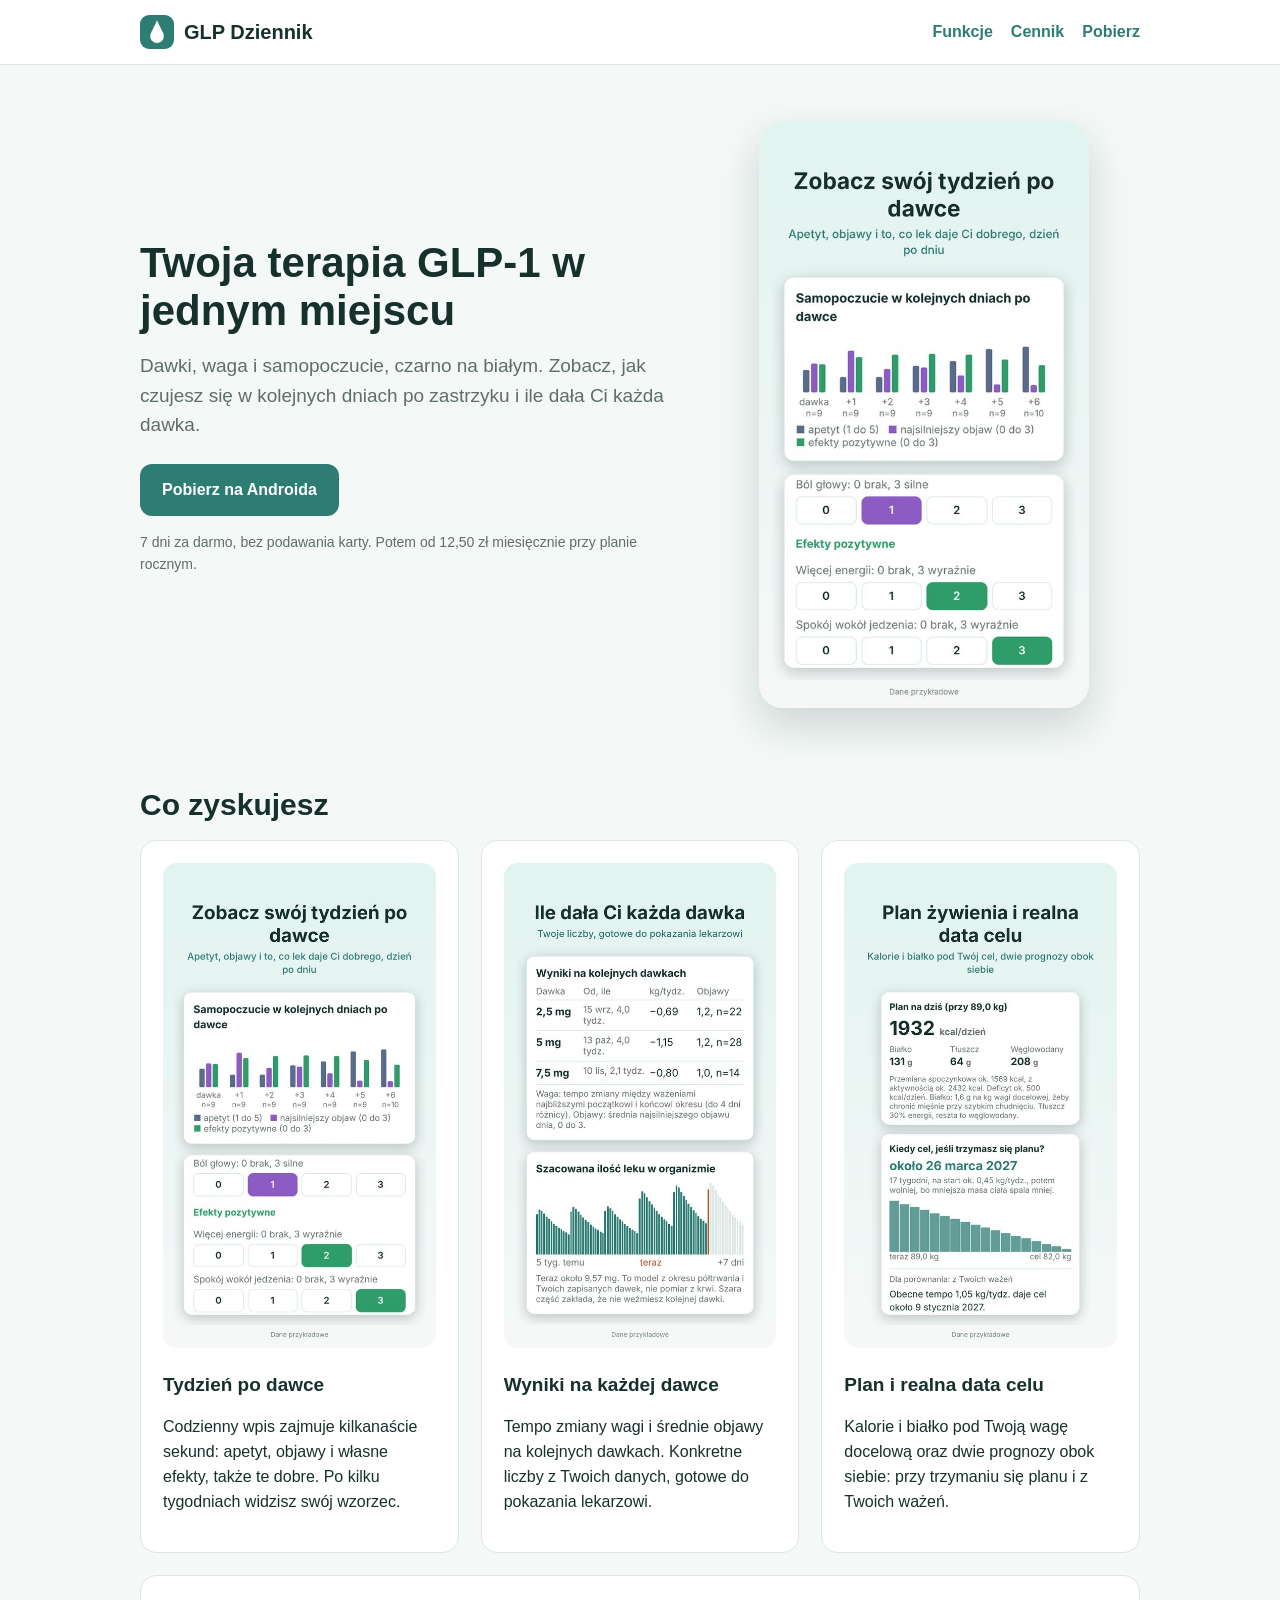
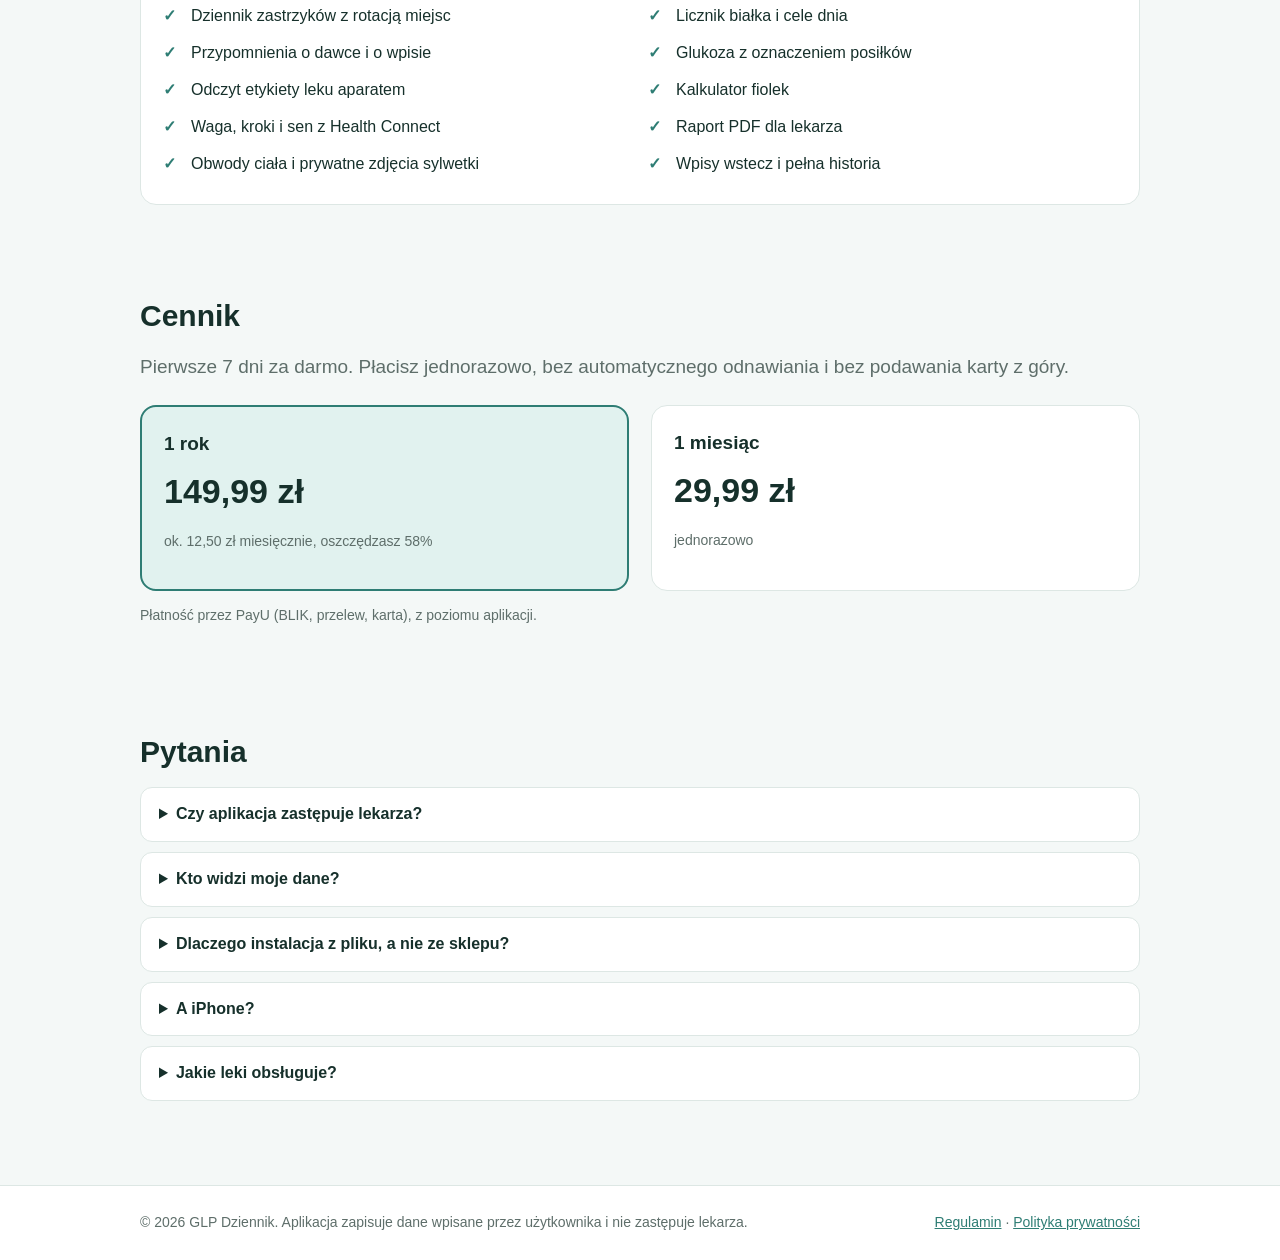
==== index.html @ efaf40d6 "Strona GLP Dziennik: główna, pobieranie, podziękowanie po płatności Co-Authored-By: Claude Opus 5.5 " ====
<!doctype html>
<html lang="pl"><head><meta charset="utf-8"><meta name="viewport" content="width=device-width, initial-scale=1">
<title>GLP Dziennik: dziennik terapii GLP-1</title><meta name="description" content="Zastrzyki, waga, samopoczucie i plan żywienia w jednym miejscu. Zobacz, jak czujesz się w kolejnych dniach po dawce.">
<link rel="icon" href="/img/favicon.png"><link rel="stylesheet" href="/style.css"></head><body>
<header><div class="wrap"><a class="brand" href="/"><img src="/img/icon.png" alt="">GLP Dziennik</a>
<nav><a href="/#funkcje" class="hide-m">Funkcje</a><a href="/#cennik">Cennik</a><a href="/pobierz.html">Pobierz</a></nav></div></header>

<main class="wrap">
<div class="hero">
  <div>
    <h1>Twoja terapia GLP-1 w jednym miejscu</h1>
    <p class="lead">Dawki, waga i samopoczucie, czarno na białym. Zobacz, jak czujesz się w kolejnych dniach po zastrzyku i ile dała Ci każda dawka.</p>
    <p><a class="btn" href="/pobierz.html">Pobierz na Androida</a></p>
    <p class="small">7 dni za darmo, bez podawania karty. Potem od 12,50 zł miesięcznie przy planie rocznym.</p>
  </div>
  <img class="phone" src="/img/1-tydzien-po-dawce.jpg" alt="Wykres samopoczucia w kolejnych dniach po dawce">
</div>
</main>

<section id="funkcje"><div class="wrap">
<h2>Co zyskujesz</h2>
<div class="grid3">
  <div class="card feature"><img src="/img/1-tydzien-po-dawce.jpg" alt=""><h3>Tydzień po dawce</h3><p>Codzienny wpis zajmuje kilkanaście sekund: apetyt, objawy i własne efekty, także te dobre. Po kilku tygodniach widzisz swój wzorzec.</p></div>
  <div class="card feature"><img src="/img/2-wyniki-na-dawkach.jpg" alt=""><h3>Wyniki na każdej dawce</h3><p>Tempo zmiany wagi i średnie objawy na kolejnych dawkach. Konkretne liczby z Twoich danych, gotowe do pokazania lekarzowi.</p></div>
  <div class="card feature"><img src="/img/3-plan-i-cel.jpg" alt=""><h3>Plan i realna data celu</h3><p>Kalorie i białko pod Twoją wagę docelową oraz dwie prognozy obok siebie: przy trzymaniu się planu i z Twoich ważeń.</p></div>
</div>
<div class="card" style="margin-top:22px"><ul class="list" style="columns:2;margin:0">
  <li>Dziennik zastrzyków z rotacją miejsc</li><li>Przypomnienia o dawce i o wpisie</li><li>Odczyt etykiety leku aparatem</li>
  <li>Waga, kroki i sen z Health Connect</li><li>Obwody ciała i prywatne zdjęcia sylwetki</li><li>Licznik białka i cele dnia</li>
  <li>Glukoza z oznaczeniem posiłków</li><li>Kalkulator fiolek</li><li>Raport PDF dla lekarza</li><li>Wpisy wstecz i pełna historia</li>
</ul></div>
</div></section>

<section id="cennik"><div class="wrap">
<h2>Cennik</h2>
<p class="lead">Pierwsze 7 dni za darmo. Płacisz jednorazowo, bez automatycznego odnawiania i bez podawania karty z góry.</p>
<div class="grid3" style="grid-template-columns:1fr 1fr">
  <div class="card best"><h3>1 rok</h3><div class="price">149,99 zł</div><p class="small">ok. 12,50 zł miesięcznie, oszczędzasz 58%</p></div>
  <div class="card"><h3>1 miesiąc</h3><div class="price">29,99 zł</div><p class="small">jednorazowo</p></div>
</div>
<p class="small">Płatność przez PayU (BLIK, przelew, karta), z poziomu aplikacji.</p>
</div></section>

<section id="pytania"><div class="wrap">
<h2>Pytania</h2>
<details><summary>Czy aplikacja zastępuje lekarza?</summary><p>Nie. Zapisuje to, co wpiszesz, i pokazuje zależności w Twoich danych. Każdą zmianę leczenia konsultuj z lekarzem.</p></details>
<details><summary>Kto widzi moje dane?</summary><p>Tylko Ty, po zalogowaniu. Dane są przechowywane na serwerach w Unii Europejskiej, a zdjęcia sylwetki w prywatnym magazynie dostępnym wyłącznie z Twojego konta. W aplikacji możesz usunąć wszystkie swoje dane.</p></details>
<details><summary>Dlaczego instalacja z pliku, a nie ze sklepu?</summary><p>Aplikacja jest na razie dostępna jako plik instalacyjny (APK) pobierany z tej strony. Instrukcja krok po kroku jest na stronie <a href="/pobierz.html">Pobierz</a>. Kolejne wersje aplikacja instaluje sama, przyciskiem „Aktualizuj”.</p></details>
<details><summary>A iPhone?</summary><p>Na razie aplikacja działa na Androidzie. Wersja dla iPhone'a jest w przygotowaniu.</p></details>
<details><summary>Jakie leki obsługuje?</summary><p>Semaglutyd, tirzepatyd, dulaglutyd i liraglutyd oraz inne leki z tej grupy wpisywane ręcznie.</p></details>
</div></section>
<footer><div class="wrap"><div class="small">© 2026 GLP Dziennik. Aplikacja zapisuje dane wpisane przez użytkownika i nie zastępuje lekarza.</div>
<div class="small"><a href="/regulamin.html">Regulamin</a> · <a href="/prywatnosc.html">Polityka prywatności</a></div></div></footer></body></html>
---- style.css ----
:root { --bg: #F4F8F7; --card: #fff; --text: #16302B; --muted: #5E6E6A; --line: #DDE7E4; --accent: #2E7D74; --soft: #E1F2EF; --warn: #B4532A; --warnsoft: #FBEBE3; }
* { box-sizing: border-box; }
body { margin: 0; font-family: Inter, -apple-system, Roboto, "Segoe UI", Arial, sans-serif; color: var(--text); background: var(--bg); line-height: 1.55; }
a { color: var(--accent); }
.wrap { max-width: 1040px; margin: 0 auto; padding: 0 20px; }
header { background: var(--card); border-bottom: 1px solid var(--line); }
header .wrap { display: flex; align-items: center; justify-content: space-between; height: 64px; }
.brand { display: flex; align-items: center; gap: 10px; font-weight: 800; font-size: 20px; color: var(--text); text-decoration: none; }
.brand img { width: 34px; height: 34px; border-radius: 9px; }
nav a { margin-left: 18px; text-decoration: none; font-weight: 600; }
.hero { padding: 56px 0 30px; display: grid; grid-template-columns: 1.1fr 0.9fr; gap: 40px; align-items: center; }
h1 { font-size: 42px; line-height: 1.15; margin: 0 0 16px; }
h2 { font-size: 30px; margin: 0 0 12px; }
.lead { font-size: 19px; color: var(--muted); margin: 0 0 24px; }
.btn { display: inline-block; background: var(--accent); color: #fff; padding: 14px 22px; border-radius: 12px; font-weight: 700; text-decoration: none; }
.btn.secondary { background: var(--card); color: var(--accent); border: 2px solid var(--accent); }
.small { font-size: 14px; color: var(--muted); }
.phone { width: 100%; max-width: 330px; border-radius: 24px; box-shadow: 0 18px 40px rgba(20, 60, 55, .18); display: block; margin: 0 auto; }
section { padding: 44px 0; }
.grid3 { display: grid; grid-template-columns: repeat(3, 1fr); gap: 22px; }
.card { background: var(--card); border: 1px solid var(--line); border-radius: 16px; padding: 22px; }
.card h3 { margin: 0 0 6px; font-size: 19px; }
.feature img { width: 100%; border-radius: 14px; margin-bottom: 14px; }
.list { padding-left: 0; list-style: none; }
.list li { padding: 6px 0 6px 28px; position: relative; }
.list li::before { content: "✓"; position: absolute; left: 0; color: var(--accent); font-weight: 800; }
.price { font-size: 34px; font-weight: 800; }
.price span { font-size: 16px; color: var(--muted); font-weight: 500; }
.best { border: 2px solid var(--accent); background: var(--soft); }
.note { background: var(--soft); color: var(--accent); border-radius: 12px; padding: 14px 16px; }
.note.warn { background: var(--warnsoft); color: var(--warn); }
details { background: var(--card); border: 1px solid var(--line); border-radius: 12px; padding: 14px 18px; margin-bottom: 10px; }
summary { font-weight: 700; cursor: pointer; }
ol.steps li { margin-bottom: 12px; }
footer { border-top: 1px solid var(--line); background: var(--card); padding: 26px 0; margin-top: 30px; }
footer .wrap { display: flex; flex-wrap: wrap; justify-content: space-between; gap: 12px; }
@media (max-width: 760px) {
  .hero { grid-template-columns: 1fr; padding-top: 32px; }
  h1 { font-size: 32px; }
  .grid3 { grid-template-columns: 1fr; }
  nav a { margin-left: 12px; font-size: 14px; }
  nav a.hide-m { display: none; }
}
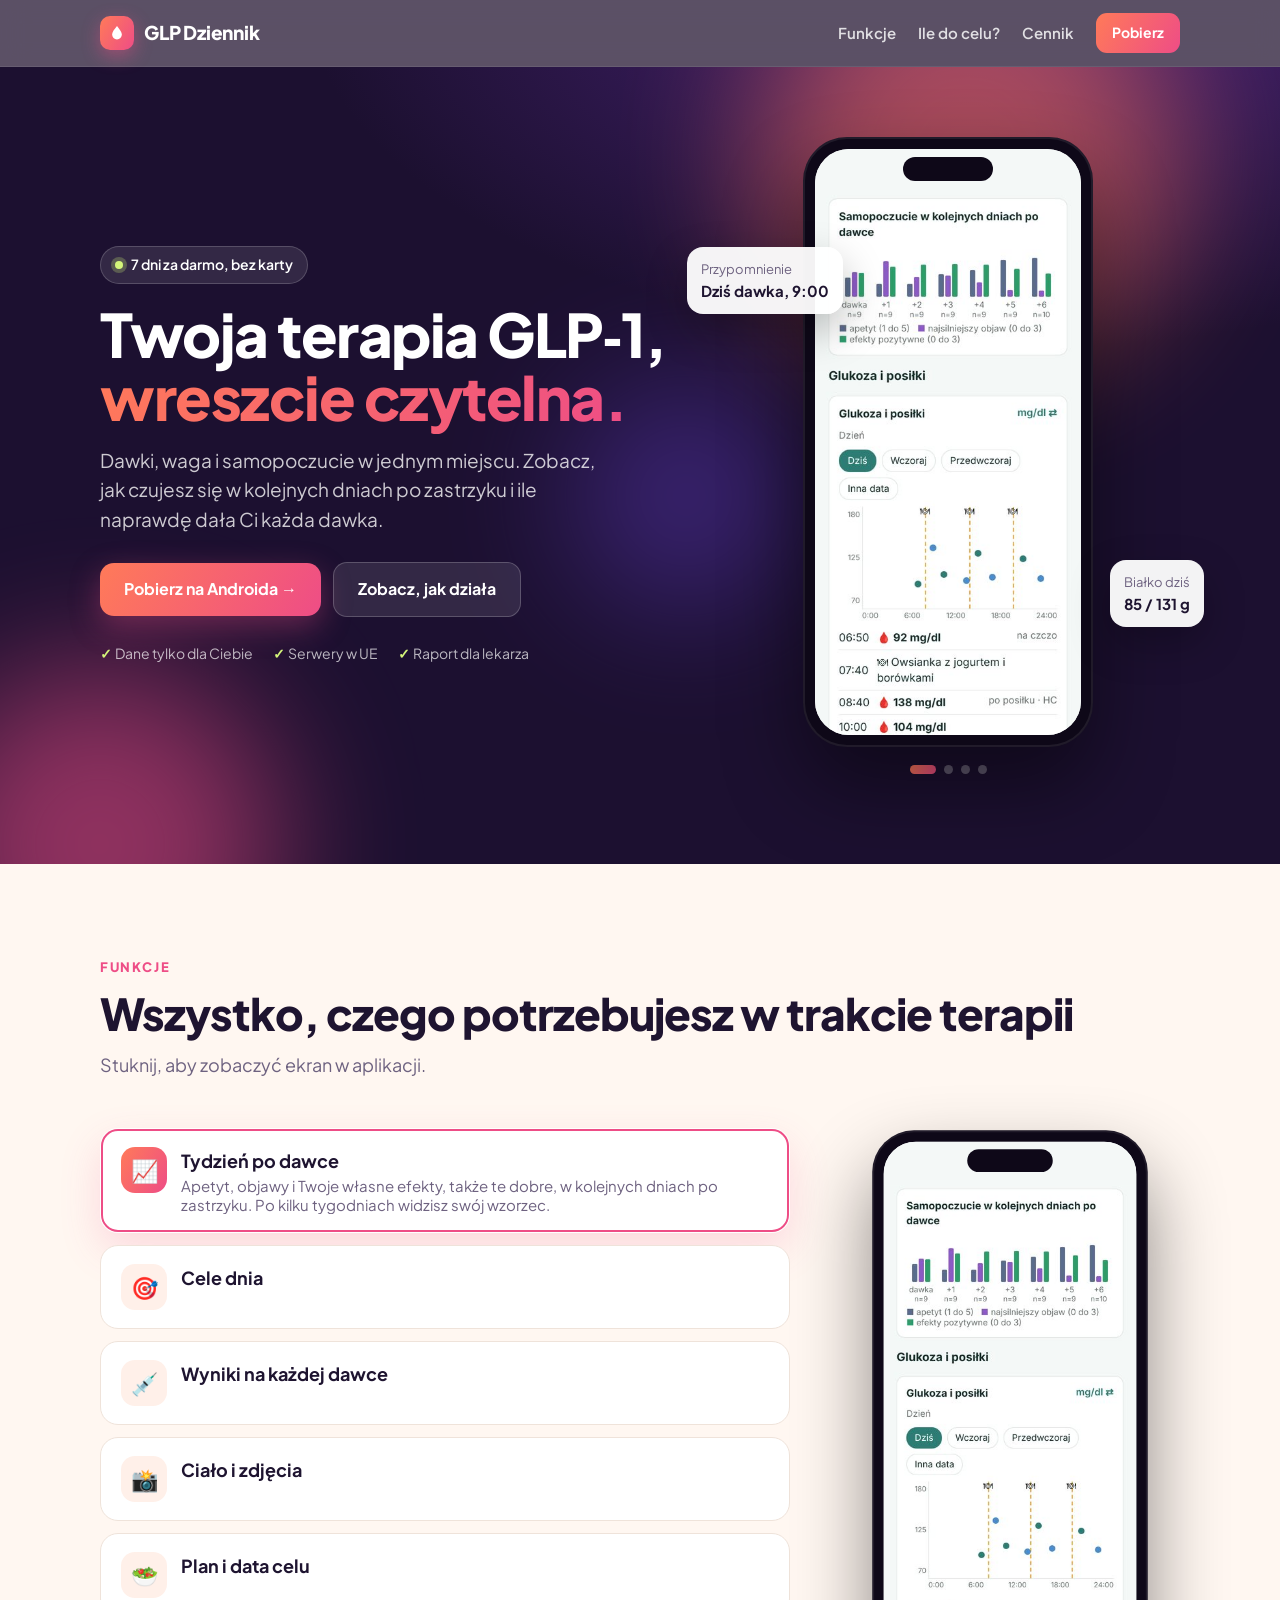
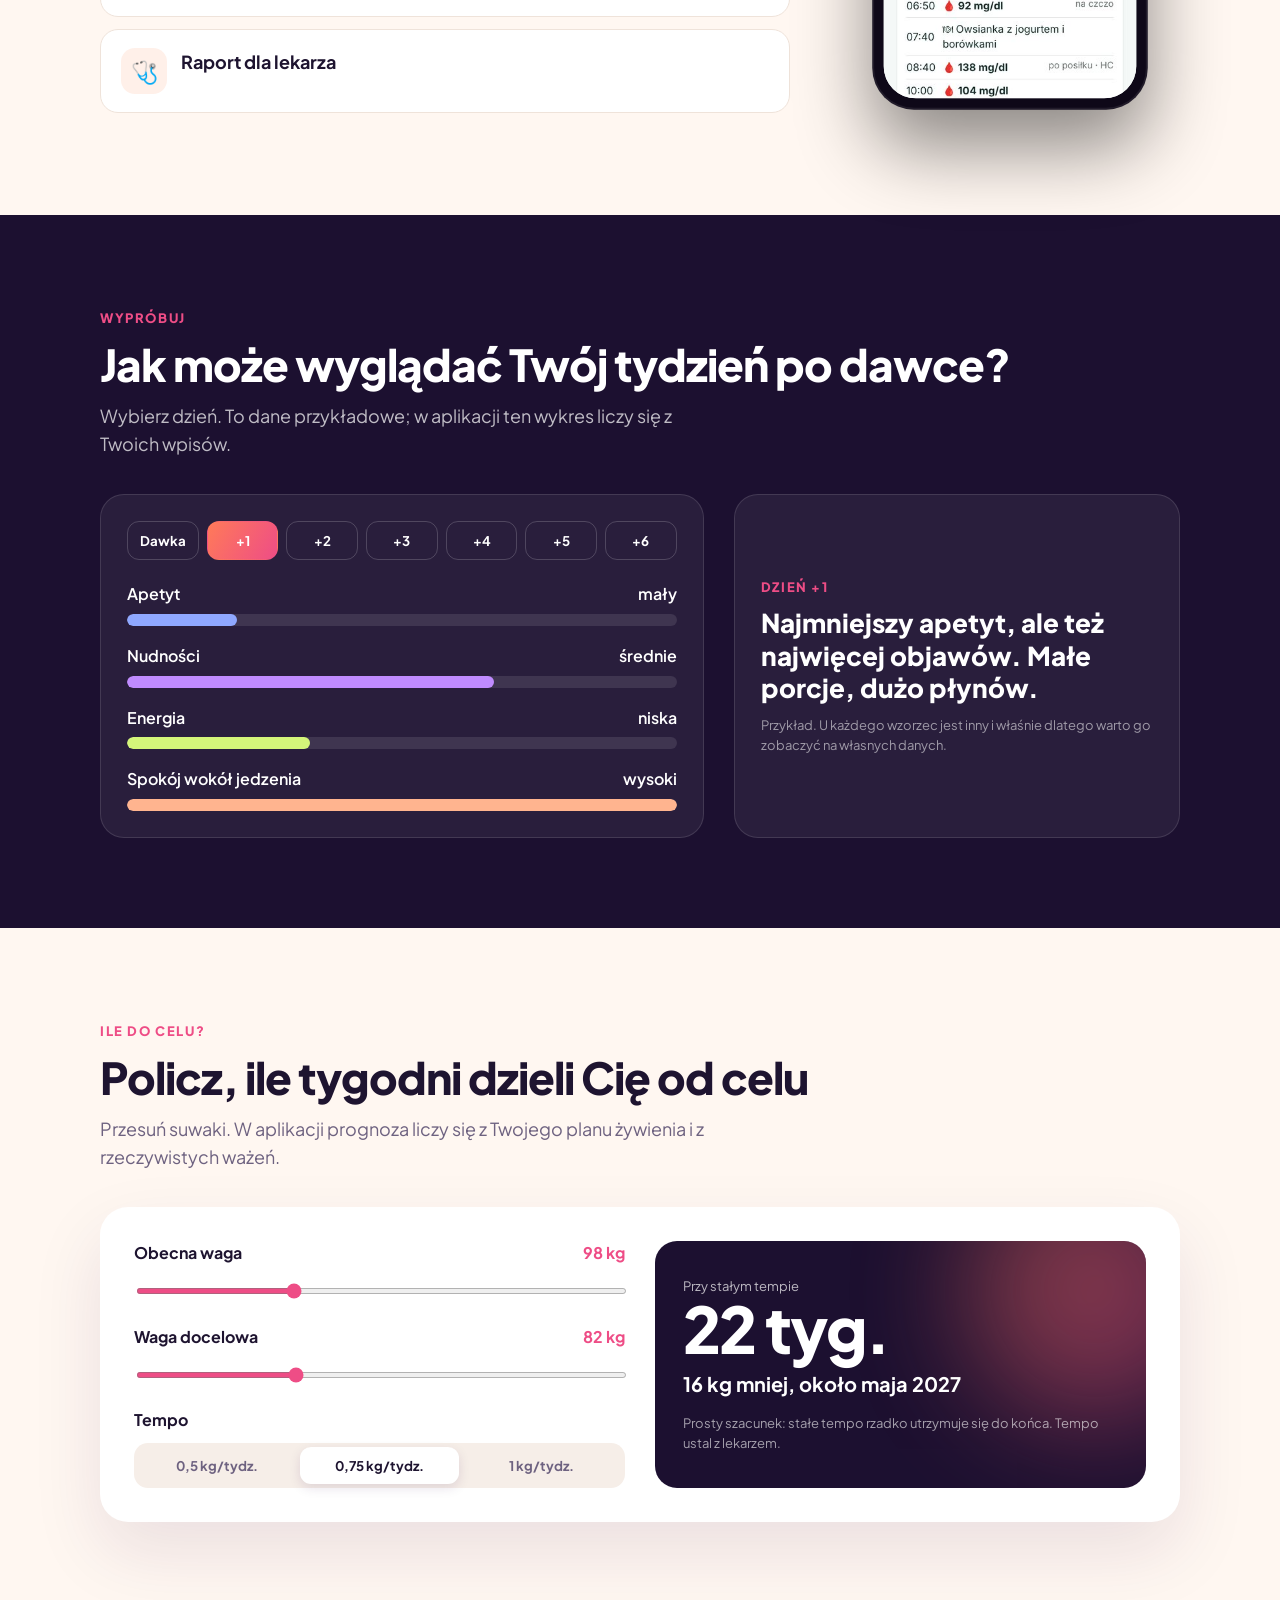
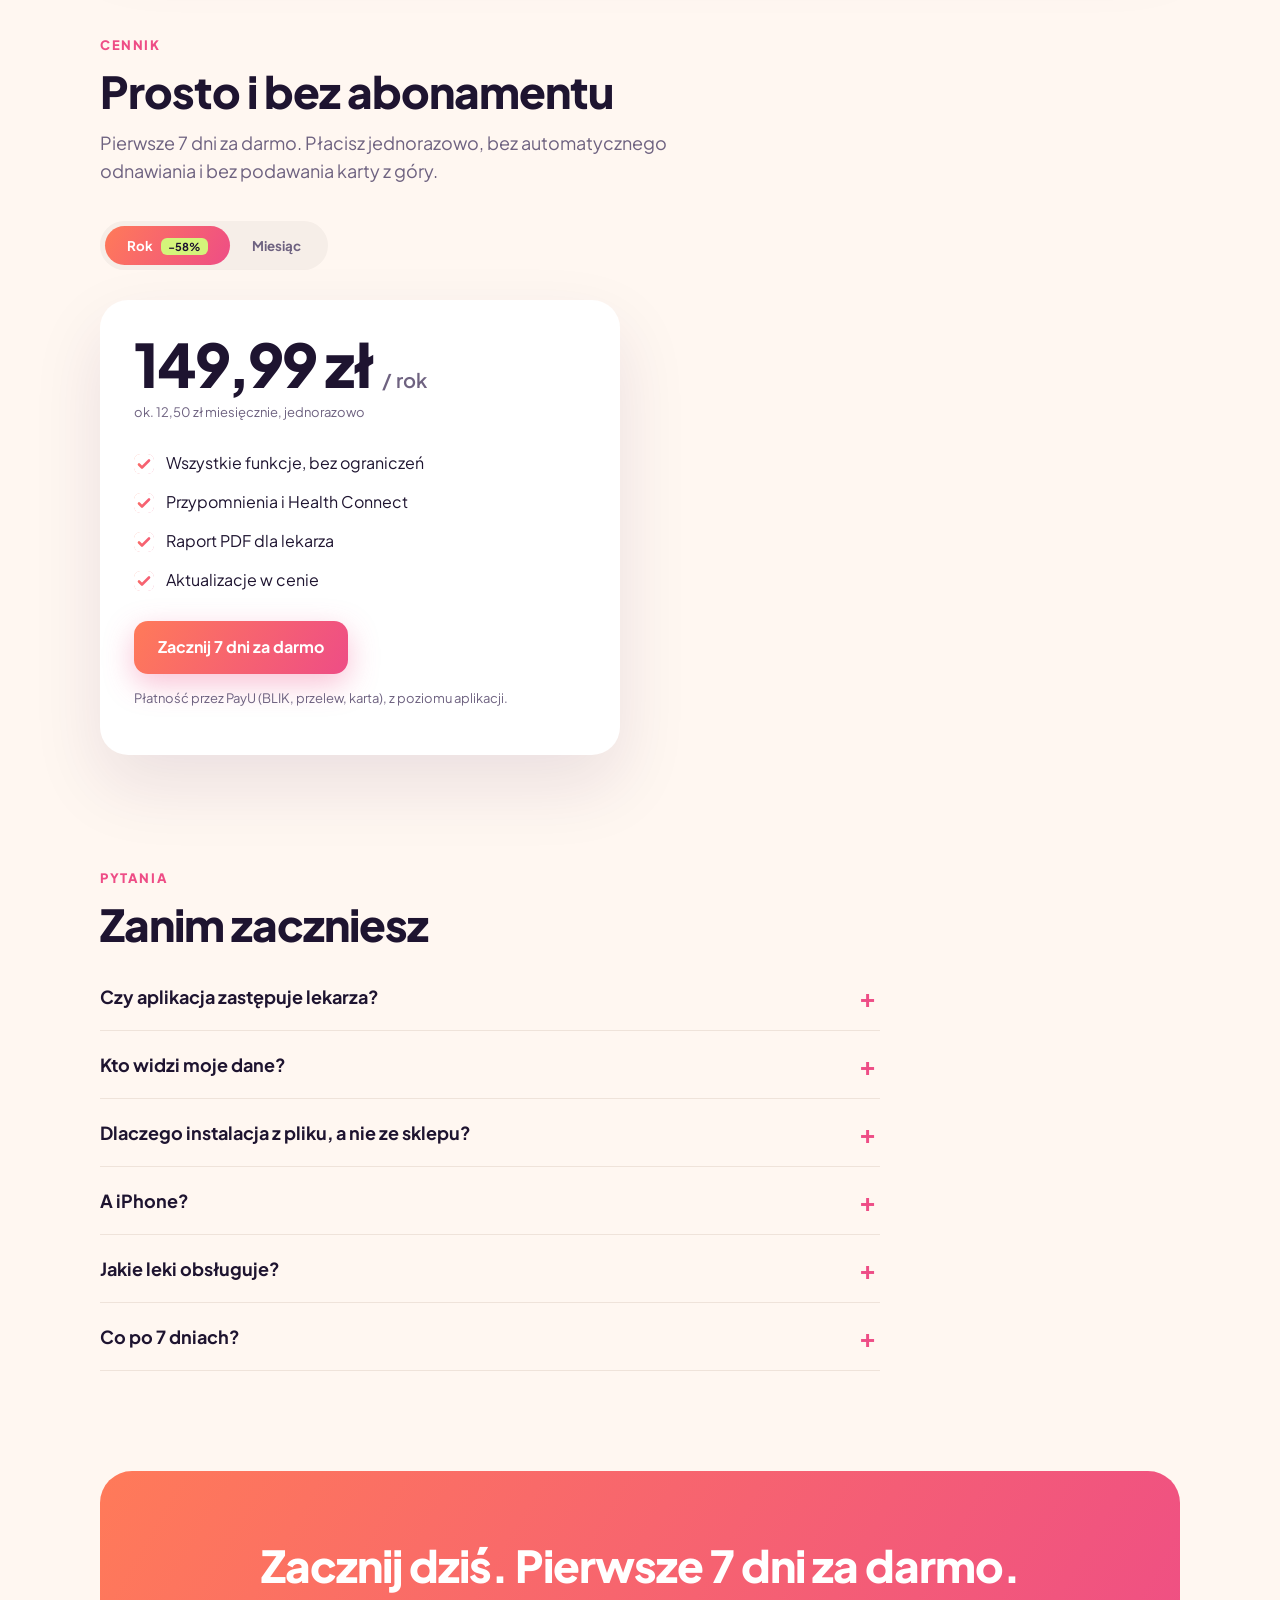
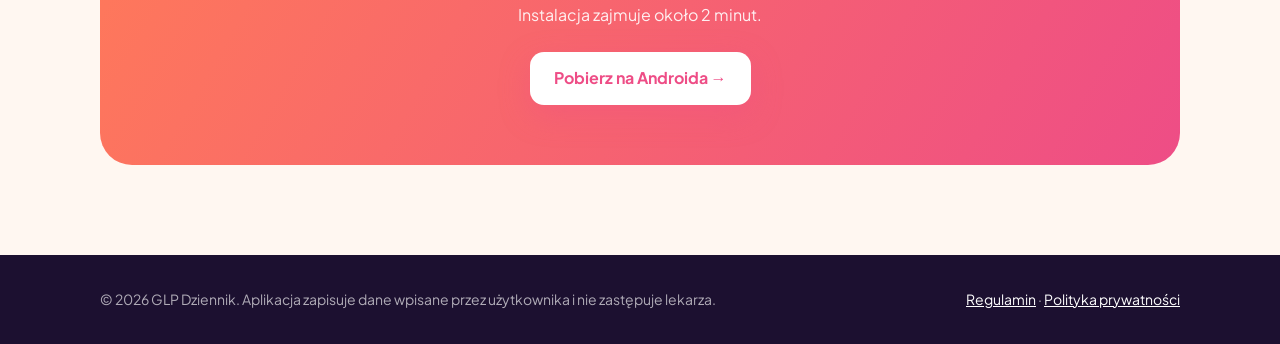
==== commit a233c4ef: "Nowy wygląd strony: ciepła kolorystyka, makieta telefonu, zakładki funkcji, interaktywny tydzień po " ====
--- a/index.html
+++ b/index.html
@@ -1,53 +1,112 @@
 <!doctype html>
 <html lang="pl"><head><meta charset="utf-8"><meta name="viewport" content="width=device-width, initial-scale=1">
-<title>GLP Dziennik: dziennik terapii GLP-1</title><meta name="description" content="Zastrzyki, waga, samopoczucie i plan żywienia w jednym miejscu. Zobacz, jak czujesz się w kolejnych dniach po dawce.">
-<link rel="icon" href="/img/favicon.png"><link rel="stylesheet" href="/style.css"></head><body>
-<header><div class="wrap"><a class="brand" href="/"><img src="/img/icon.png" alt="">GLP Dziennik</a>
-<nav><a href="/#funkcje" class="hide-m">Funkcje</a><a href="/#cennik">Cennik</a><a href="/pobierz.html">Pobierz</a></nav></div></header>
+<title>GLP Dziennik: dziennik terapii GLP-1</title><meta name="description" content="Zastrzyki, waga, samopoczucie i plan żywienia w jednym miejscu. Zobacz, jak czujesz się w kolejnych dniach po dawce."><meta name="theme-color" content="#1C1030">
+<link rel="icon" href="/img/favicon.png"><link rel="preload" href="/fonts/plus-jakarta-sans-latin-wght-normal.woff2" as="font" type="font/woff2" crossorigin>
+<link rel="stylesheet" href="/style.css"></head><body>
+<header><div class="wrap"><a class="brand" href="/"><span class="logo"><svg viewBox="0 0 24 24" fill="#fff"><path d="M12 2.5c3.6 4.4 6.5 8.2 6.5 11.6A6.5 6.5 0 0 1 5.5 14c0-3.4 2.9-7.1 6.5-11.5z"/></svg></span>GLP Dziennik</a><nav><a href="/#funkcje" class="hide-m">Funkcje</a><a href="/#kalkulator" class="hide-m">Ile do celu?</a><a href="/#cennik">Cennik</a><a class="btn small" href="/pobierz.html">Pobierz</a></nav></div></header>
 
-<main class="wrap">
-<div class="hero">
+<div class="hero"><div class="blob a"></div><div class="blob b"></div><div class="blob c"></div>
+<div class="wrap">
   <div>
-    <h1>Twoja terapia GLP-1 w jednym miejscu</h1>
-    <p class="lead">Dawki, waga i samopoczucie, czarno na białym. Zobacz, jak czujesz się w kolejnych dniach po zastrzyku i ile dała Ci każda dawka.</p>
-    <p><a class="btn" href="/pobierz.html">Pobierz na Androida</a></p>
-    <p class="small">7 dni za darmo, bez podawania karty. Potem od 12,50 zł miesięcznie przy planie rocznym.</p>
+    <span class="pill"><span class="dot"></span>7 dni za darmo, bez karty</span>
+    <h1>Twoja terapia GLP&#8209;1, <span class="grad-text">wreszcie czytelna.</span></h1>
+    <p class="lead">Dawki, waga i samopoczucie w jednym miejscu. Zobacz, jak czujesz się w kolejnych dniach po zastrzyku i ile naprawdę dała Ci każda dawka.</p>
+    <div class="cta-row"><a class="btn" href="/pobierz.html">Pobierz na Androida →</a><a class="btn ghost" href="#funkcje">Zobacz, jak działa</a></div>
+    <div class="trust"><span>Dane tylko dla Ciebie</span><span>Serwery w UE</span><span>Raport dla lekarza</span></div>
   </div>
-  <img class="phone" src="/img/1-tydzien-po-dawce.jpg" alt="Wykres samopoczucia w kolejnych dniach po dawce">
-</div>
-</main>
+  <div>
+    <div class="phone-wrap">
+      <div class="float-card l"><span class="small">Przypomnienie</span><b>Dziś dawka, 9:00</b></div>
+      <div class="phone"><div class="notch"></div><div class="screen" id="heroScreen">
+        <img class="on" src="/img/screens/cycle.jpg" alt="Samopoczucie w kolejnych dniach po dawce">
+        <img src="/img/screens/today.jpg" alt="Cele dnia: białko, woda, kroki, sen">
+        <img src="/img/screens/doses.jpg" alt="Wyniki na kolejnych dawkach">
+        <img src="/img/screens/plan.jpg" alt="Plan żywienia i data celu">
+      </div></div>
+      <div class="float-card r"><span class="small">Białko dziś</span><b>85 / 131 g</b></div>
+    </div>
+    <div class="dots" id="heroDots"></div>
+  </div>
+</div></div>
 
 <section id="funkcje"><div class="wrap">
-<h2>Co zyskujesz</h2>
-<div class="grid3">
-  <div class="card feature"><img src="/img/1-tydzien-po-dawce.jpg" alt=""><h3>Tydzień po dawce</h3><p>Codzienny wpis zajmuje kilkanaście sekund: apetyt, objawy i własne efekty, także te dobre. Po kilku tygodniach widzisz swój wzorzec.</p></div>
-  <div class="card feature"><img src="/img/2-wyniki-na-dawkach.jpg" alt=""><h3>Wyniki na każdej dawce</h3><p>Tempo zmiany wagi i średnie objawy na kolejnych dawkach. Konkretne liczby z Twoich danych, gotowe do pokazania lekarzowi.</p></div>
-  <div class="card feature"><img src="/img/3-plan-i-cel.jpg" alt=""><h3>Plan i realna data celu</h3><p>Kalorie i białko pod Twoją wagę docelową oraz dwie prognozy obok siebie: przy trzymaniu się planu i z Twoich ważeń.</p></div>
-</div>
-<div class="card" style="margin-top:22px"><ul class="list" style="columns:2;margin:0">
-  <li>Dziennik zastrzyków z rotacją miejsc</li><li>Przypomnienia o dawce i o wpisie</li><li>Odczyt etykiety leku aparatem</li>
-  <li>Waga, kroki i sen z Health Connect</li><li>Obwody ciała i prywatne zdjęcia sylwetki</li><li>Licznik białka i cele dnia</li>
-  <li>Glukoza z oznaczeniem posiłków</li><li>Kalkulator fiolek</li><li>Raport PDF dla lekarza</li><li>Wpisy wstecz i pełna historia</li>
-</ul></div>
+  <div class="reveal"><span class="eyebrow">Funkcje</span><h2>Wszystko, czego potrzebujesz w trakcie terapii</h2>
+  <p class="sub">Stuknij, aby zobaczyć ekran w aplikacji.</p></div>
+  <div class="tabs-grid">
+    <div class="tablist reveal" id="tabs">
+      <button class="tab on" data-img="/img/screens/cycle.jpg"><span class="ic">📈</span><span><h3>Tydzień po dawce</h3><p>Apetyt, objawy i Twoje własne efekty, także te dobre, w kolejnych dniach po zastrzyku. Po kilku tygodniach widzisz swój wzorzec.</p></span></button>
+      <button class="tab" data-img="/img/screens/today.jpg"><span class="ic">🎯</span><span><h3>Cele dnia</h3><p>Licznik białka jednym stuknięciem, woda, kroki i sen z Health Connect, minuty treningu. Każdy cel z wyjaśnieniem, skąd się wziął.</p></span></button>
+      <button class="tab" data-img="/img/screens/doses.jpg"><span class="ic">💉</span><span><h3>Wyniki na każdej dawce</h3><p>Ile chudłeś i jak się czułeś na kolejnych dawkach. Przypomnienia o dawce, rotacja miejsc wkłucia, odczyt etykiety aparatem.</p></span></button>
+      <button class="tab" data-img="/img/screens/photos.jpg"><span class="ic">📸</span><span><h3>Ciało i zdjęcia</h3><p>BMI, obwody z wykresem i prywatne zdjęcia sylwetki z porównaniem przed i po. Zdjęcia widzisz tylko Ty.</p></span></button>
+      <button class="tab" data-img="/img/screens/plan.jpg"><span class="ic">🥗</span><span><h3>Plan i data celu</h3><p>Kalorie i białko pod Twoją wagę docelową oraz dwie prognozy obok siebie: przy trzymaniu się planu i z Twoich ważeń.</p></span></button>
+      <button class="tab" data-img="/img/screens/report.jpg"><span class="ic">🩺</span><span><h3>Raport dla lekarza</h3><p>PDF z wybranego okresu: dawki, waga z wykresem, objawy i notatki. Wysyłasz mailem albo drukujesz.</p></span></button>
+    </div>
+    <div class="reveal"><div class="phone"><div class="notch"></div><div class="screen" id="tabScreen"><img class="on" src="/img/screens/cycle.jpg" alt="Ekran aplikacji"></div></div></div>
+  </div>
 </div></section>
 
-<section id="cennik"><div class="wrap">
-<h2>Cennik</h2>
-<p class="lead">Pierwsze 7 dni za darmo. Płacisz jednorazowo, bez automatycznego odnawiania i bez podawania karty z góry.</p>
-<div class="grid3" style="grid-template-columns:1fr 1fr">
-  <div class="card best"><h3>1 rok</h3><div class="price">149,99 zł</div><p class="small">ok. 12,50 zł miesięcznie, oszczędzasz 58%</p></div>
-  <div class="card"><h3>1 miesiąc</h3><div class="price">29,99 zł</div><p class="small">jednorazowo</p></div>
-</div>
-<p class="small">Płatność przez PayU (BLIK, przelew, karta), z poziomu aplikacji.</p>
+<section class="dark" id="tydzien"><div class="wrap">
+  <div class="reveal"><span class="eyebrow">Wypróbuj</span><h2>Jak może wyglądać Twój tydzień po dawce?</h2>
+  <p class="sub">Wybierz dzień. To dane przykładowe; w aplikacji ten wykres liczy się z Twoich wpisów.</p></div>
+  <div class="week reveal">
+    <div class="glass">
+      <div class="days" id="days"></div>
+      <div class="meter"><div class="row"><span>Apetyt</span><span id="v0"></span></div><div class="track"><div class="fill" id="f0" style="background:#8FA8FF"></div></div></div>
+      <div class="meter"><div class="row"><span>Nudności</span><span id="v1"></span></div><div class="track"><div class="fill" id="f1" style="background:#C08BFF"></div></div></div>
+      <div class="meter"><div class="row"><span>Energia</span><span id="v2"></span></div><div class="track"><div class="fill" id="f2" style="background:var(--lime)"></div></div></div>
+      <div class="meter" style="margin-bottom:0"><div class="row"><span>Spokój wokół jedzenia</span><span id="v3"></span></div><div class="track"><div class="fill" id="f3" style="background:var(--peach)"></div></div></div>
+    </div>
+    <div class="glass tipbox"><span class="eyebrow" id="dayName"></span><div class="big" id="tip"></div><span class="small">Przykład. U każdego wzorzec jest inny i właśnie dlatego warto go zobaczyć na własnych danych.</span></div>
+  </div>
 </div></section>
 
-<section id="pytania"><div class="wrap">
-<h2>Pytania</h2>
-<details><summary>Czy aplikacja zastępuje lekarza?</summary><p>Nie. Zapisuje to, co wpiszesz, i pokazuje zależności w Twoich danych. Każdą zmianę leczenia konsultuj z lekarzem.</p></details>
-<details><summary>Kto widzi moje dane?</summary><p>Tylko Ty, po zalogowaniu. Dane są przechowywane na serwerach w Unii Europejskiej, a zdjęcia sylwetki w prywatnym magazynie dostępnym wyłącznie z Twojego konta. W aplikacji możesz usunąć wszystkie swoje dane.</p></details>
-<details><summary>Dlaczego instalacja z pliku, a nie ze sklepu?</summary><p>Aplikacja jest na razie dostępna jako plik instalacyjny (APK) pobierany z tej strony. Instrukcja krok po kroku jest na stronie <a href="/pobierz.html">Pobierz</a>. Kolejne wersje aplikacja instaluje sama, przyciskiem „Aktualizuj”.</p></details>
-<details><summary>A iPhone?</summary><p>Na razie aplikacja działa na Androidzie. Wersja dla iPhone'a jest w przygotowaniu.</p></details>
-<details><summary>Jakie leki obsługuje?</summary><p>Semaglutyd, tirzepatyd, dulaglutyd i liraglutyd oraz inne leki z tej grupy wpisywane ręcznie.</p></details>
+<section id="kalkulator"><div class="wrap">
+  <div class="reveal"><span class="eyebrow">Ile do celu?</span><h2>Policz, ile tygodni dzieli Cię od celu</h2>
+  <p class="sub">Przesuń suwaki. W aplikacji prognoza liczy się z Twojego planu żywienia i z rzeczywistych ważeń.</p></div>
+  <div class="calc reveal">
+    <div>
+      <div class="field"><label>Obecna waga <output id="oNow"></output></label><input type="range" id="now" min="60" max="180" value="98"></div>
+      <div class="field"><label>Waga docelowa <output id="oGoal"></output></label><input type="range" id="goal" min="50" max="150" value="82"></div>
+      <div class="field" style="margin-bottom:0"><label>Tempo</label>
+        <div class="seg" id="pace"><button data-v="0.5">0,5 kg/tydz.</button><button data-v="0.75" class="on">0,75 kg/tydz.</button><button data-v="1">1 kg/tydz.</button></div></div>
+    </div>
+    <div class="result"><span class="small" style="color:rgba(255,255,255,.7)">Przy stałym tempie</span><div class="num" id="weeks"></div><div class="date" id="date"></div>
+      <span class="small" style="color:rgba(255,255,255,.6);margin-top:14px">Prosty szacunek: stałe tempo rzadko utrzymuje się do końca. Tempo ustal z lekarzem.</span></div>
+  </div>
 </div></section>
-<footer><div class="wrap"><div class="small">© 2026 GLP Dziennik. Aplikacja zapisuje dane wpisane przez użytkownika i nie zastępuje lekarza.</div>
-<div class="small"><a href="/regulamin.html">Regulamin</a> · <a href="/prywatnosc.html">Polityka prywatności</a></div></div></footer></body></html>+
+<section id="cennik" style="padding-top:20px"><div class="wrap">
+  <div class="reveal"><span class="eyebrow">Cennik</span><h2>Prosto i bez abonamentu</h2>
+  <p class="sub">Pierwsze 7 dni za darmo. Płacisz jednorazowo, bez automatycznego odnawiania i bez podawania karty z góry.</p></div>
+  <div class="reveal">
+    <div class="toggle" id="toggle"><span class="knob"></span><button data-p="year" class="on">Rok <span class="save">−58%</span></button><button data-p="month">Miesiąc</button></div>
+    <div class="price-card">
+      <div class="amount" id="amount">149,99 zł <small>/ rok</small></div>
+      <div class="small" id="per" style="margin-top:8px">ok. 12,50 zł miesięcznie</div>
+      <ul class="list"><li>Wszystkie funkcje, bez ograniczeń</li><li>Przypomnienia i Health Connect</li><li>Raport PDF dla lekarza</li><li>Aktualizacje w cenie</li></ul>
+      <a class="btn" href="/pobierz.html">Zacznij 7 dni za darmo</a>
+      <p class="small" style="margin-top:14px">Płatność przez PayU (BLIK, przelew, karta), z poziomu aplikacji.</p>
+    </div>
+  </div>
+</div></section>
+
+<section id="pytania" style="padding-top:20px"><div class="wrap">
+  <div class="reveal"><span class="eyebrow">Pytania</span><h2>Zanim zaczniesz</h2></div>
+  <div class="faq reveal" id="faq">
+    <div class="qa"><button>Czy aplikacja zastępuje lekarza?</button><div class="ans"><p>Nie. Zapisuje to, co wpiszesz, i pokazuje zależności w Twoich danych. Każdą zmianę leczenia konsultuj z lekarzem.</p></div></div>
+    <div class="qa"><button>Kto widzi moje dane?</button><div class="ans"><p>Tylko Ty, po zalogowaniu. Dane są na serwerach w Unii Europejskiej, a zdjęcia sylwetki w prywatnym magazynie dostępnym wyłącznie z Twojego konta. W aplikacji możesz usunąć wszystkie swoje dane.</p></div></div>
+    <div class="qa"><button>Dlaczego instalacja z pliku, a nie ze sklepu?</button><div class="ans"><p>Aplikacja jest dostępna jako plik instalacyjny (APK) pobierany z tej strony. Instrukcja krok po kroku jest na stronie <a href="/pobierz.html">Pobierz</a>. Kolejne wersje aplikacja pobiera sama.</p></div></div>
+    <div class="qa"><button>A iPhone?</button><div class="ans"><p>Na razie aplikacja działa na Androidzie. Wersja dla iPhone'a jest w przygotowaniu.</p></div></div>
+    <div class="qa"><button>Jakie leki obsługuje?</button><div class="ans"><p>Semaglutyd, tirzepatyd, dulaglutyd i liraglutyd oraz inne leki z tej grupy.</p></div></div>
+    <div class="qa"><button>Co po 7 dniach?</button><div class="ans"><p>Wybierasz miesiąc albo rok i płacisz jednorazowo. Nic nie odnawia się samo. Jeśli nie zapłacisz, Twoje wpisy zostają zapisane i wrócą po opłaceniu dostępu.</p></div></div>
+  </div>
+</div></section>
+
+<section style="padding-top:10px"><div class="wrap"><div class="final reveal">
+  <h2>Zacznij dziś. Pierwsze 7 dni za darmo.</h2>
+  <p style="opacity:.9;margin:0 0 24px">Instalacja zajmuje około 2 minut.</p>
+  <a class="btn" href="/pobierz.html">Pobierz na Androida →</a>
+</div></div></section>
+<footer><div class="wrap"><div>© 2026 GLP Dziennik. Aplikacja zapisuje dane wpisane przez użytkownika i nie zastępuje lekarza.</div>
+<div><a href="/regulamin.html">Regulamin</a> · <a href="/prywatnosc.html">Polityka prywatności</a></div></div></footer>
+<script src="/site.js"></script></body></html>
--- a/style.css
+++ b/style.css
@@ -1,43 +1,176 @@
-:root { --bg: #F4F8F7; --card: #fff; --text: #16302B; --muted: #5E6E6A; --line: #DDE7E4; --accent: #2E7D74; --soft: #E1F2EF; --warn: #B4532A; --warnsoft: #FBEBE3; }
+@font-face { font-family: "Jakarta"; src: url("/fonts/plus-jakarta-sans-latin-ext-wght-normal.woff2") format("woff2"); font-weight: 200 800; font-display: swap;
+  unicode-range: U+0100-02BA, U+02BD-02C5, U+02C7-02CC, U+02CE-02D7, U+02DD-02FF, U+0304, U+0308, U+0329, U+1D00-1DBF, U+1E00-1E9F, U+1EF2-1EFF, U+2020, U+20A0-20AB, U+20AD-20C0, U+2113, U+2C60-2C7F, U+A720-A7FF; }
+@font-face { font-family: "Jakarta"; src: url("/fonts/plus-jakarta-sans-latin-wght-normal.woff2") format("woff2"); font-weight: 200 800; font-display: swap;
+  unicode-range: U+0000-00FF, U+0131, U+0152-0153, U+02BB-02BC, U+02C6, U+02DA, U+02DC, U+0304, U+0308, U+0329, U+2000-206F, U+20AC, U+2122, U+2191, U+2193, U+2212, U+2215, U+FEFF, U+FFFD; }
+
+:root {
+  --plum: #1C1030; --plum2: #2A1747; --plum3: #3A2260;
+  --coral: #FF6F59; --pink: #EE4D86; --peach: #FFB48F; --lime: #D4F57A;
+  --cream: #FFF7F1; --card: #FFFFFF; --ink: #1E1430; --muted: #6E6280; --line: #EFE3DA;
+  --grad: linear-gradient(120deg, #FF7A59 0%, #EE4D86 100%);
+}
 * { box-sizing: border-box; }
-body { margin: 0; font-family: Inter, -apple-system, Roboto, "Segoe UI", Arial, sans-serif; color: var(--text); background: var(--bg); line-height: 1.55; }
-a { color: var(--accent); }
-.wrap { max-width: 1040px; margin: 0 auto; padding: 0 20px; }
-header { background: var(--card); border-bottom: 1px solid var(--line); }
-header .wrap { display: flex; align-items: center; justify-content: space-between; height: 64px; }
-.brand { display: flex; align-items: center; gap: 10px; font-weight: 800; font-size: 20px; color: var(--text); text-decoration: none; }
-.brand img { width: 34px; height: 34px; border-radius: 9px; }
-nav a { margin-left: 18px; text-decoration: none; font-weight: 600; }
-.hero { padding: 56px 0 30px; display: grid; grid-template-columns: 1.1fr 0.9fr; gap: 40px; align-items: center; }
-h1 { font-size: 42px; line-height: 1.15; margin: 0 0 16px; }
-h2 { font-size: 30px; margin: 0 0 12px; }
-.lead { font-size: 19px; color: var(--muted); margin: 0 0 24px; }
-.btn { display: inline-block; background: var(--accent); color: #fff; padding: 14px 22px; border-radius: 12px; font-weight: 700; text-decoration: none; }
-.btn.secondary { background: var(--card); color: var(--accent); border: 2px solid var(--accent); }
-.small { font-size: 14px; color: var(--muted); }
-.phone { width: 100%; max-width: 330px; border-radius: 24px; box-shadow: 0 18px 40px rgba(20, 60, 55, .18); display: block; margin: 0 auto; }
-section { padding: 44px 0; }
-.grid3 { display: grid; grid-template-columns: repeat(3, 1fr); gap: 22px; }
-.card { background: var(--card); border: 1px solid var(--line); border-radius: 16px; padding: 22px; }
-.card h3 { margin: 0 0 6px; font-size: 19px; }
-.feature img { width: 100%; border-radius: 14px; margin-bottom: 14px; }
-.list { padding-left: 0; list-style: none; }
-.list li { padding: 6px 0 6px 28px; position: relative; }
-.list li::before { content: "✓"; position: absolute; left: 0; color: var(--accent); font-weight: 800; }
-.price { font-size: 34px; font-weight: 800; }
-.price span { font-size: 16px; color: var(--muted); font-weight: 500; }
-.best { border: 2px solid var(--accent); background: var(--soft); }
-.note { background: var(--soft); color: var(--accent); border-radius: 12px; padding: 14px 16px; }
-.note.warn { background: var(--warnsoft); color: var(--warn); }
-details { background: var(--card); border: 1px solid var(--line); border-radius: 12px; padding: 14px 18px; margin-bottom: 10px; }
-summary { font-weight: 700; cursor: pointer; }
-ol.steps li { margin-bottom: 12px; }
-footer { border-top: 1px solid var(--line); background: var(--card); padding: 26px 0; margin-top: 30px; }
+html { scroll-behavior: smooth; }
+body { margin: 0; font-family: "Jakarta", -apple-system, Roboto, "Segoe UI", Arial, sans-serif; color: var(--ink); background: var(--cream); line-height: 1.55; -webkit-font-smoothing: antialiased; }
+a { color: var(--pink); }
+img { max-width: 100%; }
+.wrap { max-width: 1120px; margin: 0 auto; padding: 0 20px; }
+.grad-text { background: var(--grad); -webkit-background-clip: text; background-clip: text; color: transparent; }
+
+/* nav */
+header { position: sticky; top: 0; z-index: 50; backdrop-filter: blur(14px); -webkit-backdrop-filter: blur(14px); background: rgba(28, 16, 48, .72); border-bottom: 1px solid rgba(255,255,255,.08); }
+header .wrap { display: flex; align-items: center; justify-content: space-between; height: 66px; }
+.brand { display: flex; align-items: center; gap: 10px; font-weight: 800; font-size: 19px; color: #fff; text-decoration: none; letter-spacing: -.2px; }
+.logo { width: 34px; height: 34px; border-radius: 10px; background: var(--grad); display: grid; place-items: center; box-shadow: 0 6px 18px rgba(238,77,134,.45); }
+.logo svg { width: 18px; height: 18px; }
+nav { display: flex; align-items: center; gap: 22px; }
+nav a { color: rgba(255,255,255,.82); text-decoration: none; font-weight: 600; font-size: 15px; transition: color .2s; }
+nav a:hover { color: #fff; }
+nav a.btn { color: #fff; }
+.btn { display: inline-flex; align-items: center; gap: 8px; background: var(--grad); color: #fff; padding: 14px 24px; border-radius: 14px; font-weight: 700; text-decoration: none; border: 0; cursor: pointer; font-size: 16px; font-family: inherit;
+  box-shadow: 0 10px 30px rgba(238,77,134,.35); transition: transform .2s, box-shadow .2s; }
+.btn:hover { transform: translateY(-2px); box-shadow: 0 14px 36px rgba(238,77,134,.45); }
+.btn.small { padding: 9px 16px; font-size: 14px; border-radius: 11px; box-shadow: none; }
+.btn.ghost { background: rgba(255,255,255,.1); box-shadow: none; border: 1px solid rgba(255,255,255,.2); }
+
+/* hero */
+.hero { position: relative; overflow: hidden; background: radial-gradient(1200px 600px at 80% -10%, #4A2378 0%, transparent 60%), var(--plum); color: #fff; padding: 70px 0 90px; }
+.blob { position: absolute; border-radius: 50%; filter: blur(70px); opacity: .55; animation: float 14s ease-in-out infinite; pointer-events: none; }
+.blob.a { width: 420px; height: 420px; background: #FF6F59; top: -120px; right: 8%; }
+.blob.b { width: 360px; height: 360px; background: #EE4D86; bottom: -160px; left: -80px; animation-delay: -5s; }
+.blob.c { width: 220px; height: 220px; background: #7B4DFF; top: 40%; left: 45%; opacity: .35; animation-delay: -9s; }
+@keyframes float { 0%,100% { transform: translate(0,0) scale(1); } 50% { transform: translate(30px,-25px) scale(1.08); } }
+.hero .wrap { position: relative; display: grid; grid-template-columns: 1.1fr .9fr; gap: 50px; align-items: center; }
+.pill { display: inline-flex; align-items: center; gap: 8px; background: rgba(255,255,255,.1); border: 1px solid rgba(255,255,255,.18); padding: 7px 14px; border-radius: 999px; font-size: 14px; font-weight: 600; }
+.pill .dot { width: 8px; height: 8px; border-radius: 50%; background: var(--lime); box-shadow: 0 0 0 4px rgba(212,245,122,.25); }
+h1 { font-size: clamp(36px, 5.2vw, 60px); line-height: 1.05; letter-spacing: -1.5px; margin: 18px 0 18px; font-weight: 800; }
+.lead { font-size: 19px; color: rgba(255,255,255,.78); max-width: 520px; margin: 0 0 28px; }
+.cta-row { display: flex; flex-wrap: wrap; gap: 12px; align-items: center; }
+.trust { display: flex; gap: 20px; margin-top: 26px; font-size: 14px; color: rgba(255,255,255,.7); flex-wrap: wrap; }
+.trust span::before { content: "✓ "; color: var(--lime); font-weight: 800; }
+
+/* phone */
+.phone-wrap { position: relative; display: flex; justify-content: center; }
+.phone { position: relative; width: 290px; height: 610px; border-radius: 44px; background: #0E0818; padding: 12px; box-shadow: 0 40px 80px rgba(0,0,0,.45), inset 0 0 0 2px rgba(255,255,255,.08); }
+.phone .screen { position: relative; width: 100%; height: 100%; border-radius: 34px; overflow: hidden; background: #F4F8F7; }
+.phone .screen::before { content: ""; position: absolute; left: 0; right: 0; top: 0; height: 46px; background: #F4F8F7; z-index: 1; }
+.phone .screen img { position: absolute; left: 0; right: 0; top: 46px; bottom: 0; width: 100%; height: calc(100% - 46px); object-fit: cover; object-position: top; opacity: 0; transform: scale(1.03); transition: opacity .6s, transform .6s; }
+.phone .screen img.on { opacity: 1; transform: none; }
+.phone .notch { position: absolute; top: 20px; left: 50%; transform: translateX(-50%); width: 90px; height: 24px; border-radius: 14px; background: #0E0818; z-index: 2; }
+.float-card { position: absolute; background: rgba(255,255,255,.95); color: var(--ink); border-radius: 16px; padding: 12px 14px; font-size: 13px; box-shadow: 0 16px 40px rgba(0,0,0,.25); animation: bob 6s ease-in-out infinite; z-index: 3; }
+.float-card b { display: block; font-size: 15px; }
+.float-card.l { left: -30px; top: 110px; } .float-card.r { right: -24px; bottom: 120px; animation-delay: -3s; }
+@keyframes bob { 0%,100% { transform: translateY(0); } 50% { transform: translateY(-10px); } }
+.dots { display: flex; gap: 8px; justify-content: center; margin-top: 18px; }
+.dots button { width: 9px; height: 9px; border-radius: 9px; border: 0; background: rgba(255,255,255,.3); cursor: pointer; padding: 0; transition: width .3s, background .3s; }
+.dots button.on { width: 26px; background: var(--grad); }
+
+/* sections */
+section { padding: 90px 0; }
+.eyebrow { font-weight: 800; font-size: 13px; letter-spacing: 1.6px; text-transform: uppercase; color: var(--pink); }
+h2 { font-size: clamp(30px, 3.6vw, 44px); line-height: 1.1; letter-spacing: -1px; margin: 10px 0 14px; font-weight: 800; }
+.sub { font-size: 18px; color: var(--muted); max-width: 620px; margin: 0 0 36px; }
+.dark { background: var(--plum); color: #fff; }
+.dark .sub { color: rgba(255,255,255,.72); }
+
+/* tabs */
+.tabs-grid { display: grid; grid-template-columns: 1fr 340px; gap: 50px; align-items: center; }
+.tablist { display: grid; gap: 12px; }
+.tab { text-align: left; background: var(--card); border: 1px solid var(--line); border-radius: 18px; padding: 18px 20px; cursor: pointer; font-family: inherit; color: var(--ink); transition: transform .2s, box-shadow .25s, border-color .25s; display: grid; grid-template-columns: 46px 1fr; gap: 14px; align-items: start; }
+.tab:hover { transform: translateX(4px); }
+.tab .ic { width: 46px; height: 46px; border-radius: 14px; display: grid; place-items: center; font-size: 22px; background: #FFF0E9; transition: background .25s; }
+.tab h3 { margin: 2px 0 4px; font-size: 18px; }
+.tab p { margin: 0; color: var(--muted); font-size: 15px; max-height: 0; overflow: hidden; transition: max-height .35s ease, margin .35s; }
+.tab.on { border-color: transparent; box-shadow: 0 16px 40px rgba(238,77,134,.18), inset 0 0 0 2px var(--pink); }
+.tab.on .ic { background: var(--grad); }
+.tab.on p { max-height: 120px; margin-top: 4px; }
+.tabs-grid .phone { margin: 0 auto; transform: scale(.95); }
+
+/* interactive week */
+.week { display: grid; grid-template-columns: 1.15fr .85fr; gap: 30px; align-items: stretch; }
+.glass { background: rgba(255,255,255,.06); border: 1px solid rgba(255,255,255,.12); border-radius: 24px; padding: 26px; }
+.days { display: flex; gap: 8px; flex-wrap: wrap; margin-bottom: 22px; }
+.days button { flex: 1; min-width: 56px; padding: 10px 0; border-radius: 12px; border: 1px solid rgba(255,255,255,.18); background: transparent; color: #fff; font-weight: 700; font-family: inherit; cursor: pointer; transition: background .2s, transform .2s; }
+.days button:hover { transform: translateY(-2px); }
+.days button.on { background: var(--grad); border-color: transparent; }
+.meter { margin-bottom: 18px; }
+.meter .row { display: flex; justify-content: space-between; font-weight: 600; margin-bottom: 7px; }
+.meter .track { height: 12px; border-radius: 12px; background: rgba(255,255,255,.1); overflow: hidden; }
+.meter .fill { height: 100%; border-radius: 12px; transition: width .6s cubic-bezier(.2,.8,.2,1); }
+.tipbox { display: flex; flex-direction: column; justify-content: center; }
+.tipbox .big { font-size: 26px; font-weight: 800; line-height: 1.25; margin: 10px 0; }
+.small { font-size: 13px; color: var(--muted); }
+.dark .small { color: rgba(255,255,255,.55); }
+
+/* calculator */
+.calc { display: grid; grid-template-columns: 1fr 1fr; gap: 30px; background: var(--card); border-radius: 28px; padding: 34px; box-shadow: 0 30px 70px rgba(60,20,80,.10); }
+.field { margin-bottom: 24px; }
+.field label { display: flex; justify-content: space-between; font-weight: 700; margin-bottom: 10px; }
+.field label output { color: var(--pink); }
+input[type=range] { width: 100%; accent-color: #EE4D86; height: 6px; }
+.seg { display: flex; background: #F6EEE8; border-radius: 14px; padding: 4px; gap: 4px; }
+.seg button { flex: 1; border: 0; background: transparent; padding: 10px; border-radius: 11px; font-weight: 700; font-family: inherit; cursor: pointer; color: var(--muted); transition: background .2s, color .2s; }
+.seg button.on { background: var(--card); color: var(--ink); box-shadow: 0 4px 12px rgba(60,20,80,.12); }
+.result { border-radius: 22px; padding: 28px; background: var(--plum); color: #fff; display: flex; flex-direction: column; justify-content: center; position: relative; overflow: hidden; }
+.result::after { content: ""; position: absolute; width: 260px; height: 260px; border-radius: 50%; background: var(--grad); filter: blur(60px); opacity: .45; right: -80px; top: -80px; }
+.result > * { position: relative; z-index: 1; }
+.result .num { font-size: 64px; font-weight: 800; line-height: 1; letter-spacing: -2px; }
+.result .date { font-size: 20px; font-weight: 700; margin-top: 8px; }
+
+/* pricing */
+.toggle { display: inline-flex; background: #F6EEE8; border-radius: 999px; padding: 5px; margin-bottom: 30px; position: relative; }
+.toggle button { position: relative; z-index: 1; border: 0; background: transparent; padding: 11px 22px; border-radius: 999px; font-weight: 700; font-family: inherit; cursor: pointer; color: var(--muted); transition: color .25s; }
+.toggle button.on { color: #fff; }
+.toggle .knob { position: absolute; top: 5px; bottom: 5px; border-radius: 999px; background: var(--grad); transition: left .3s cubic-bezier(.2,.8,.2,1), width .3s; }
+.toggle .save { background: var(--lime); color: var(--plum); font-size: 11px; padding: 2px 7px; border-radius: 6px; margin-left: 6px; }
+.price-card { max-width: 520px; background: var(--card); border-radius: 28px; padding: 34px; box-shadow: 0 30px 70px rgba(60,20,80,.10); position: relative; overflow: hidden; }
+.price-card .amount { font-size: 60px; font-weight: 800; letter-spacing: -2px; line-height: 1; }
+.price-card .amount small { font-size: 20px; color: var(--muted); letter-spacing: 0; font-weight: 600; }
+.list { padding: 0; list-style: none; margin: 22px 0; }
+.list li { padding: 7px 0 7px 32px; position: relative; }
+.list li::before { content: ""; position: absolute; left: 0; top: 10px; width: 20px; height: 20px; border-radius: 6px; background: var(--grad); -webkit-mask: url('data:image/svg+xml;utf8,<svg xmlns="http://www.w3.org/2000/svg" viewBox="0 0 20 20"><path d="M5 10.5l3 3 7-7" stroke="black" stroke-width="2.6" fill="none" stroke-linecap="round" stroke-linejoin="round"/></svg>') center/contain no-repeat, linear-gradient(#000,#000); -webkit-mask-composite: source-in; }
+
+/* faq */
+.faq { max-width: 780px; }
+.qa { border-bottom: 1px solid var(--line); }
+.qa button { width: 100%; text-align: left; background: none; border: 0; padding: 22px 40px 22px 0; font-size: 18px; font-weight: 700; font-family: inherit; color: var(--ink); cursor: pointer; position: relative; }
+.qa button::after { content: "+"; position: absolute; right: 4px; top: 50%; transform: translateY(-50%); font-size: 26px; color: var(--pink); transition: transform .3s; }
+.qa.on button::after { transform: translateY(-50%) rotate(45deg); }
+.qa .ans { max-height: 0; overflow: hidden; transition: max-height .35s ease; color: var(--muted); }
+.qa .ans p { margin: 0 0 22px; }
+
+/* final cta */
+.final { text-align: center; background: var(--grad); color: #fff; border-radius: 32px; padding: 60px 24px; position: relative; overflow: hidden; }
+.final h2 { color: #fff; }
+.final .btn { background: #fff; color: var(--pink); }
+
+footer { background: var(--plum); color: rgba(255,255,255,.65); padding: 34px 0; font-size: 14px; }
 footer .wrap { display: flex; flex-wrap: wrap; justify-content: space-between; gap: 12px; }
-@media (max-width: 760px) {
-  .hero { grid-template-columns: 1fr; padding-top: 32px; }
-  h1 { font-size: 32px; }
-  .grid3 { grid-template-columns: 1fr; }
-  nav a { margin-left: 12px; font-size: 14px; }
+footer a { color: #fff; }
+
+/* reveal on scroll */
+.reveal { opacity: 0; transform: translateY(26px); transition: opacity .7s ease, transform .7s ease; }
+.reveal.in { opacity: 1; transform: none; }
+
+/* simple pages */
+.page { max-width: 780px; padding: 50px 20px 70px; }
+.page h1 { color: var(--ink); font-size: clamp(32px, 4vw, 46px); }
+.page .lead { color: var(--muted); }
+ol.steps { counter-reset: s; list-style: none; padding: 0; }
+ol.steps li { counter-increment: s; position: relative; padding: 4px 0 18px 54px; }
+ol.steps li::before { content: counter(s); position: absolute; left: 0; top: 0; width: 38px; height: 38px; border-radius: 12px; background: var(--grad); color: #fff; font-weight: 800; display: grid; place-items: center; }
+.note { background: #FFF0E9; border-radius: 16px; padding: 16px 18px; }
+
+@media (max-width: 880px) {
+  .hero .wrap, .tabs-grid, .week, .calc { grid-template-columns: 1fr; }
+  .hero { padding: 40px 0 70px; }
+  .phone-wrap { margin-top: 10px; }
+  .float-card.l { left: 0; } .float-card.r { right: 0; }
   nav a.hide-m { display: none; }
+  section { padding: 64px 0; }
+  .calc { padding: 22px; }
 }
+@media (prefers-reduced-motion: reduce) {
+  *, *::before, *::after { animation: none !important; transition: none !important; }
+  .reveal { opacity: 1; transform: none; }
+}
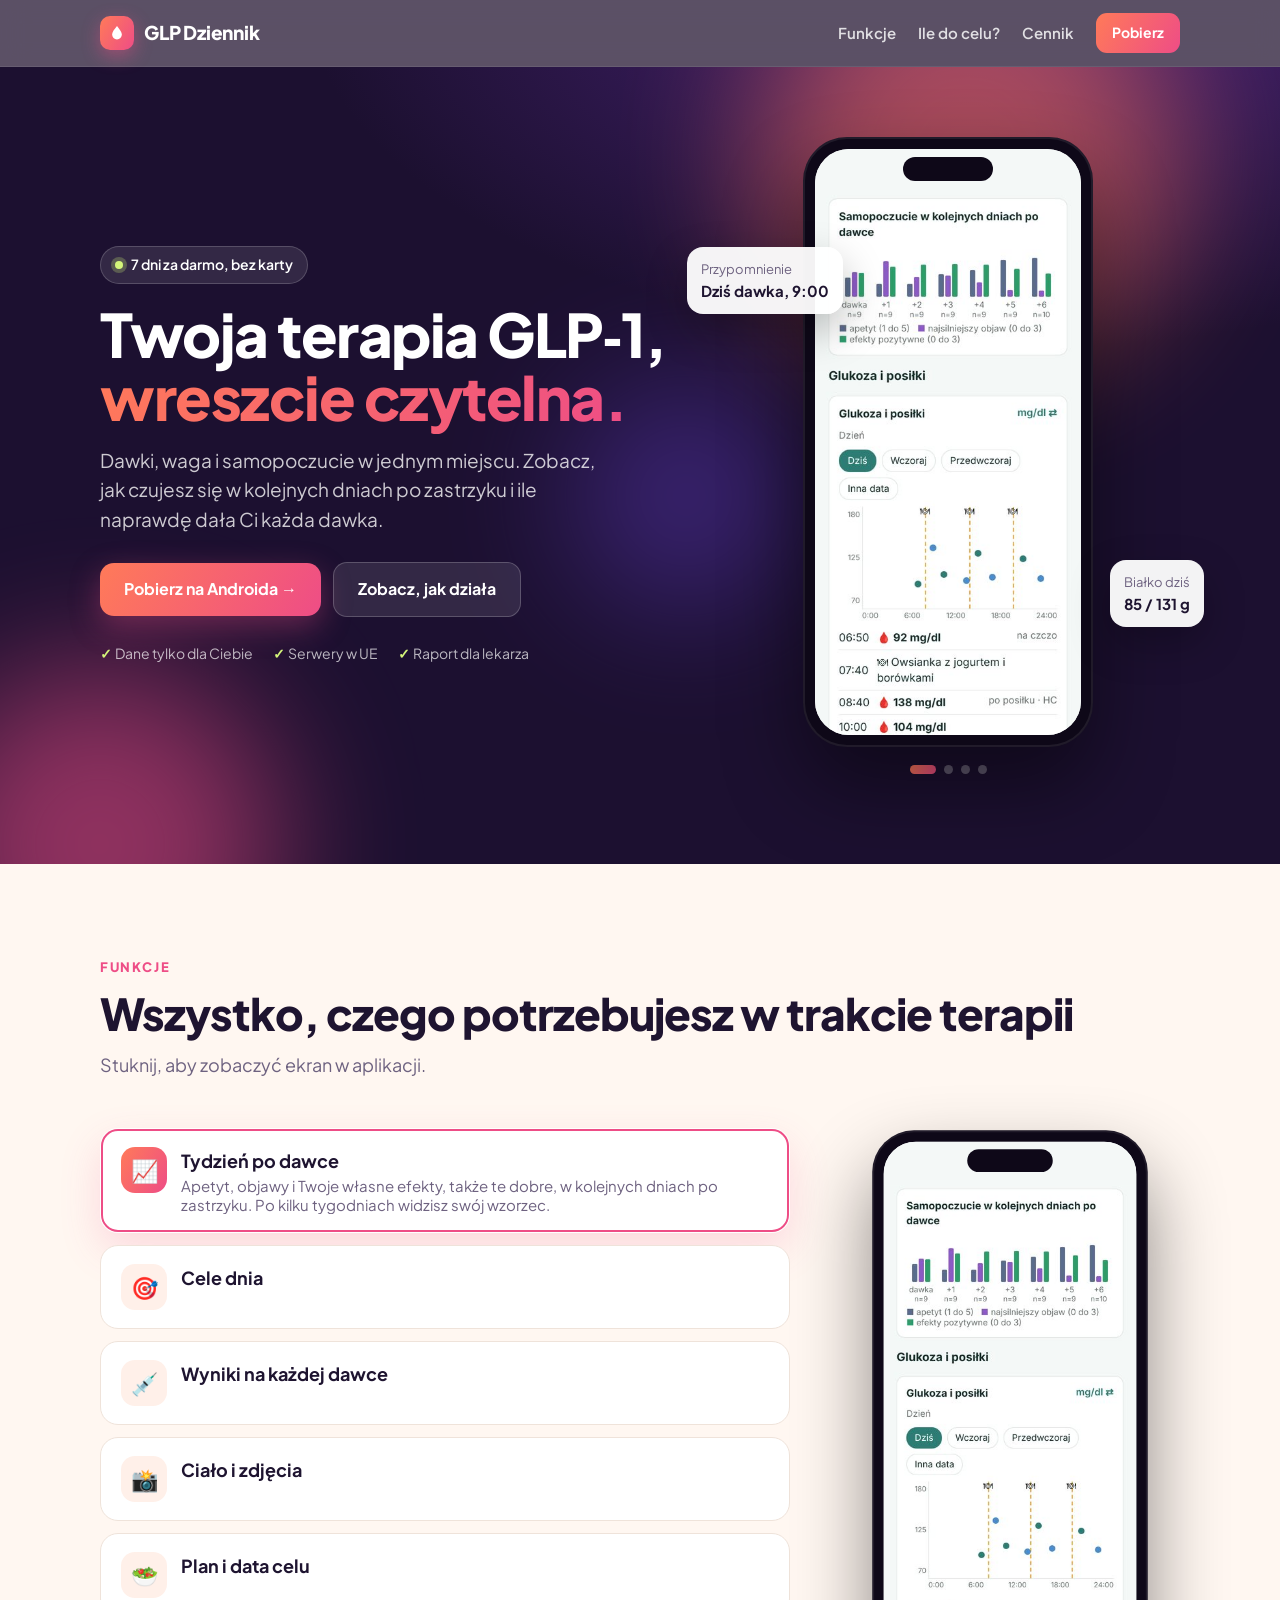
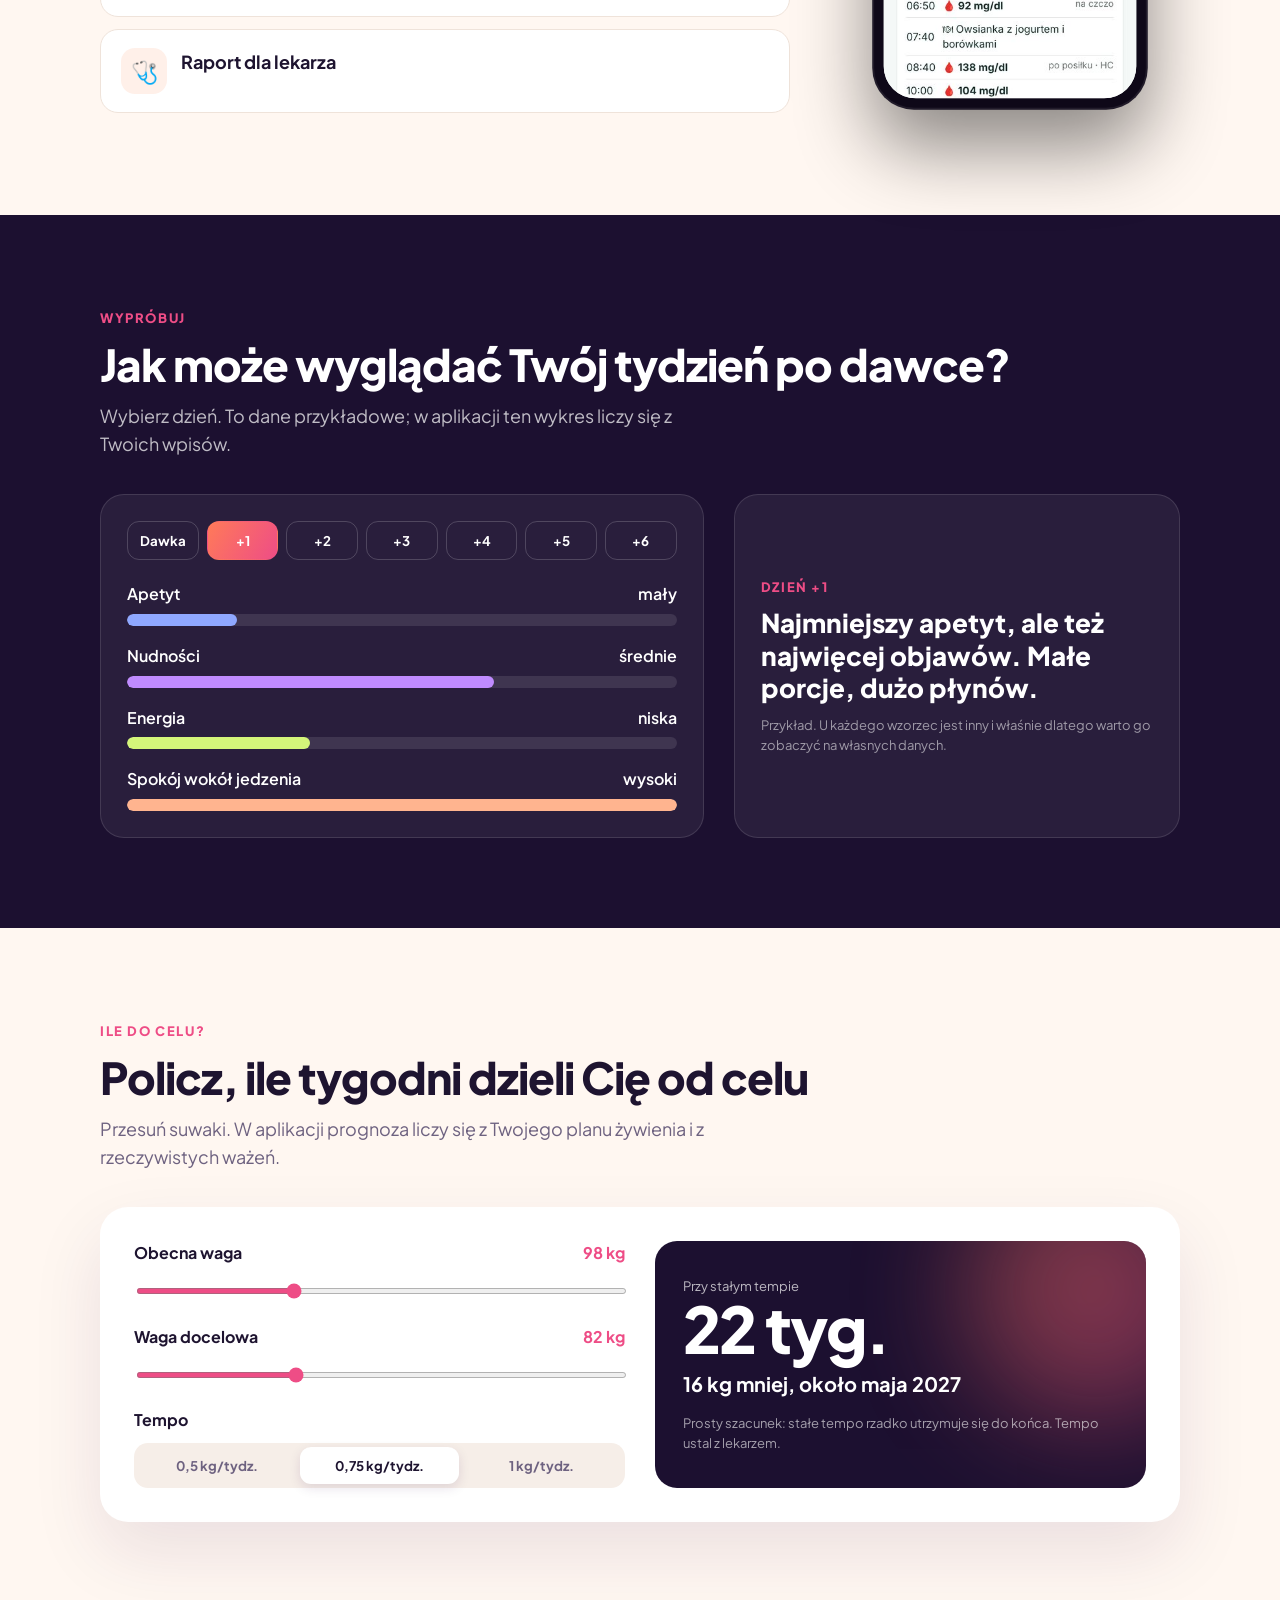
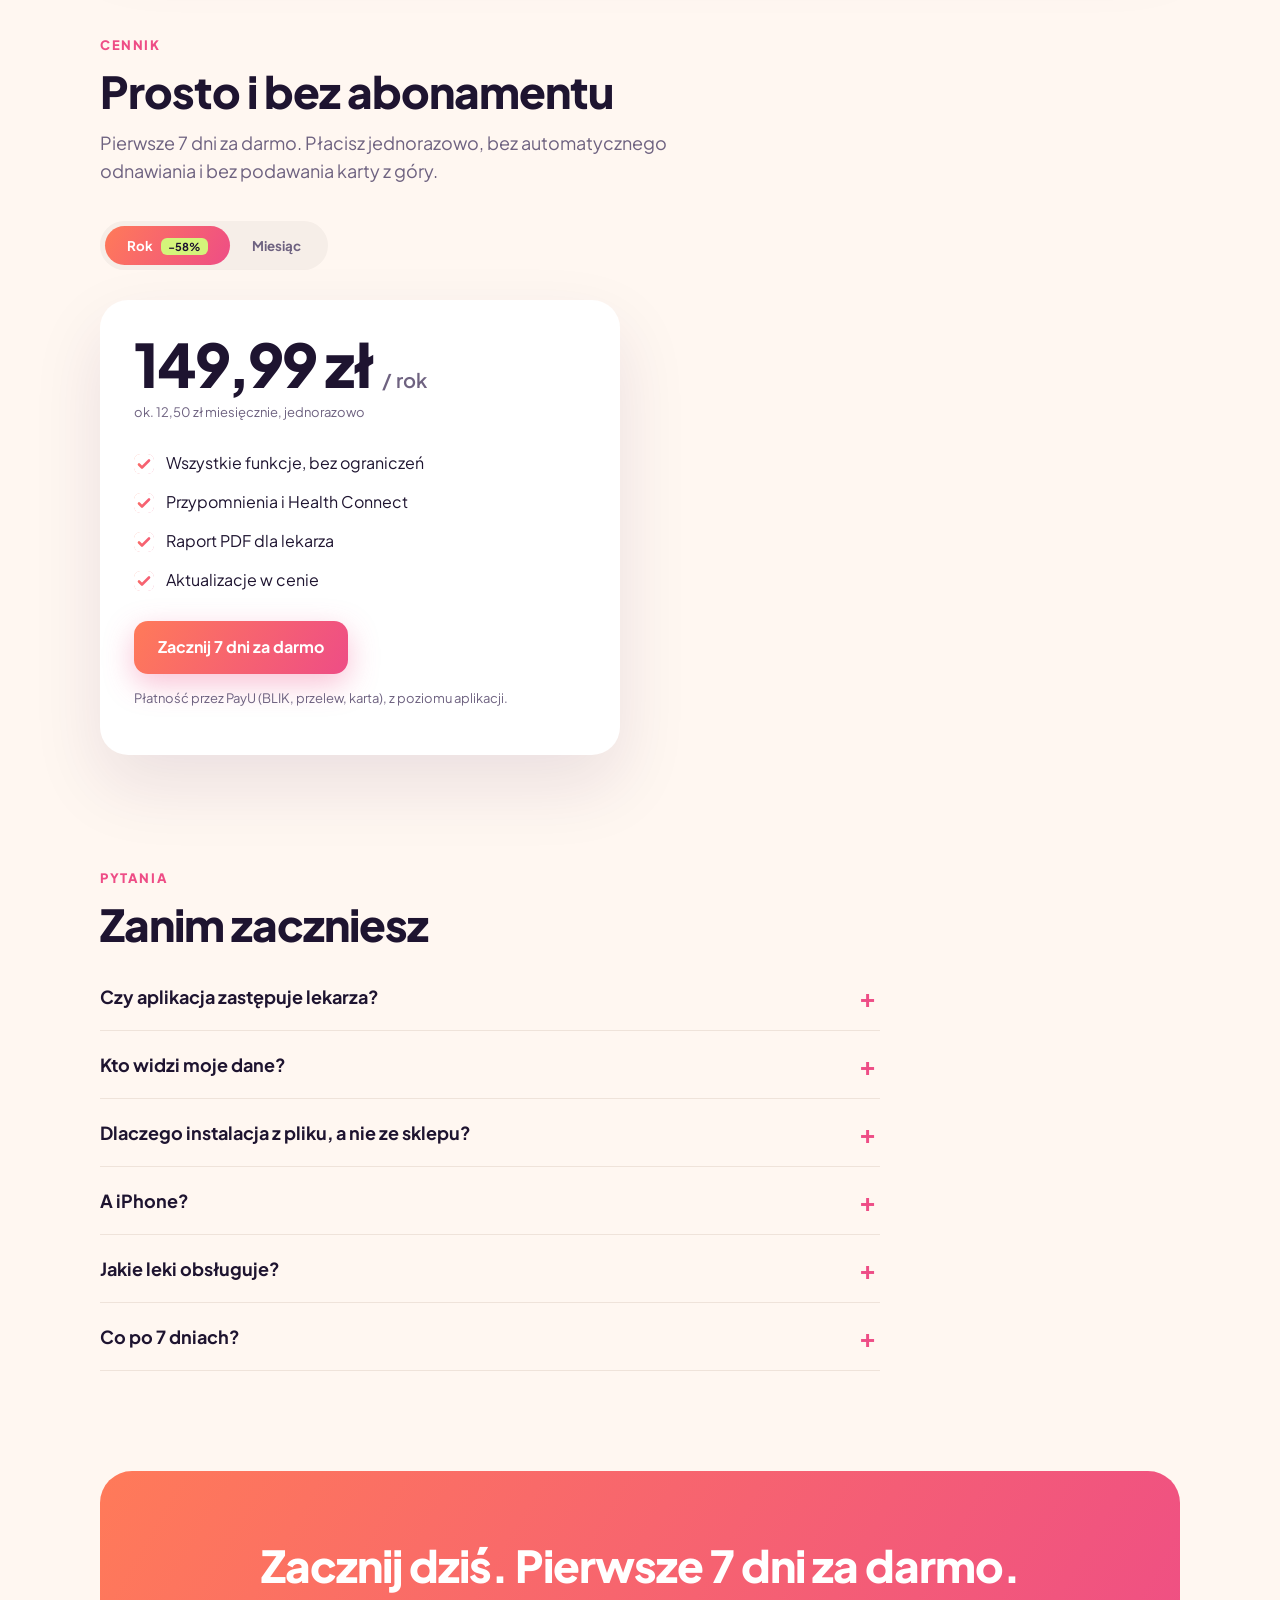
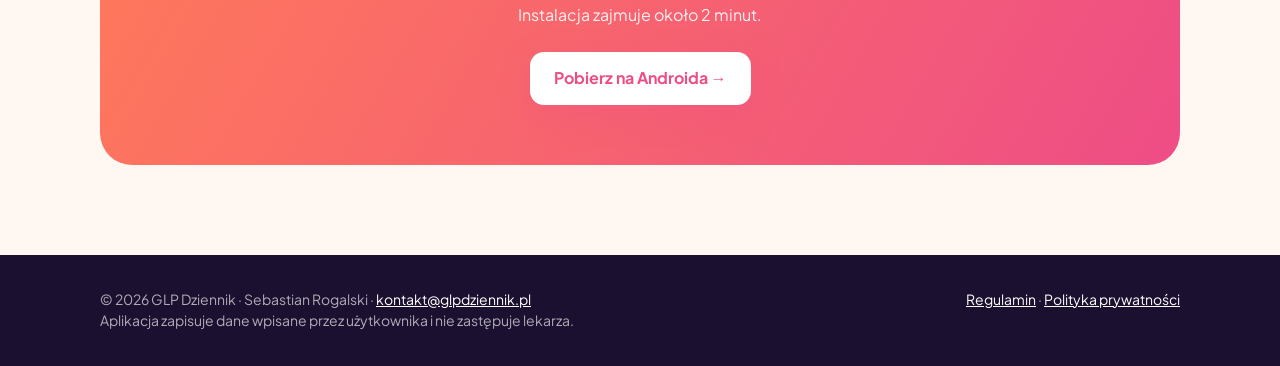
==== commit ae499993: "Regulamin i polityka prywatności, dane sprzedawcy w stopce Co-Authored-By: Claude Opus 5.5 <noreply@" ====
--- a/index.html
+++ b/index.html
@@ -107,6 +107,6 @@
   <p style="opacity:.9;margin:0 0 24px">Instalacja zajmuje około 2 minut.</p>
   <a class="btn" href="/pobierz.html">Pobierz na Androida →</a>
 </div></div></section>
-<footer><div class="wrap"><div>© 2026 GLP Dziennik. Aplikacja zapisuje dane wpisane przez użytkownika i nie zastępuje lekarza.</div>
+<footer><div class="wrap"><div>© 2026 GLP Dziennik · Sebastian Rogalski · <a href="mailto:kontakt@glpdziennik.pl">kontakt@glpdziennik.pl</a><br>Aplikacja zapisuje dane wpisane przez użytkownika i nie zastępuje lekarza.</div>
 <div><a href="/regulamin.html">Regulamin</a> · <a href="/prywatnosc.html">Polityka prywatności</a></div></div></footer>
 <script src="/site.js"></script></body></html>
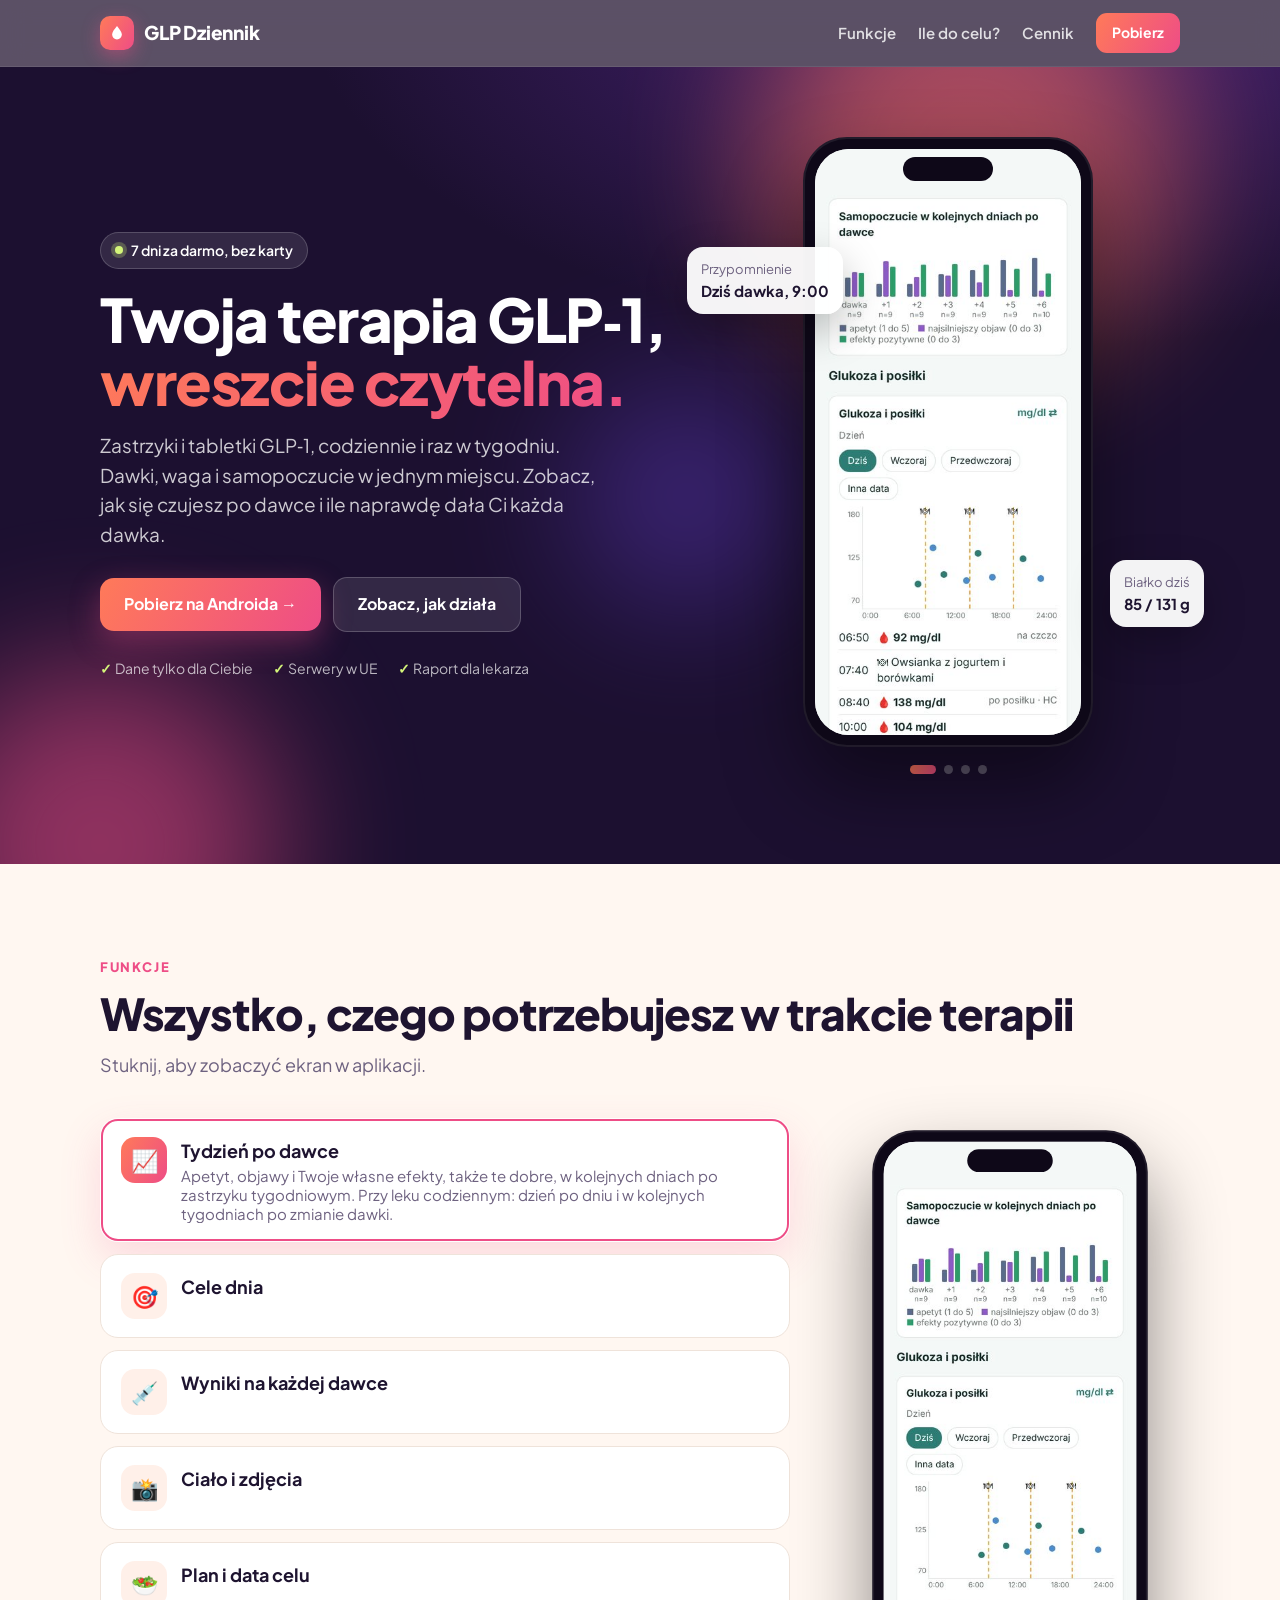
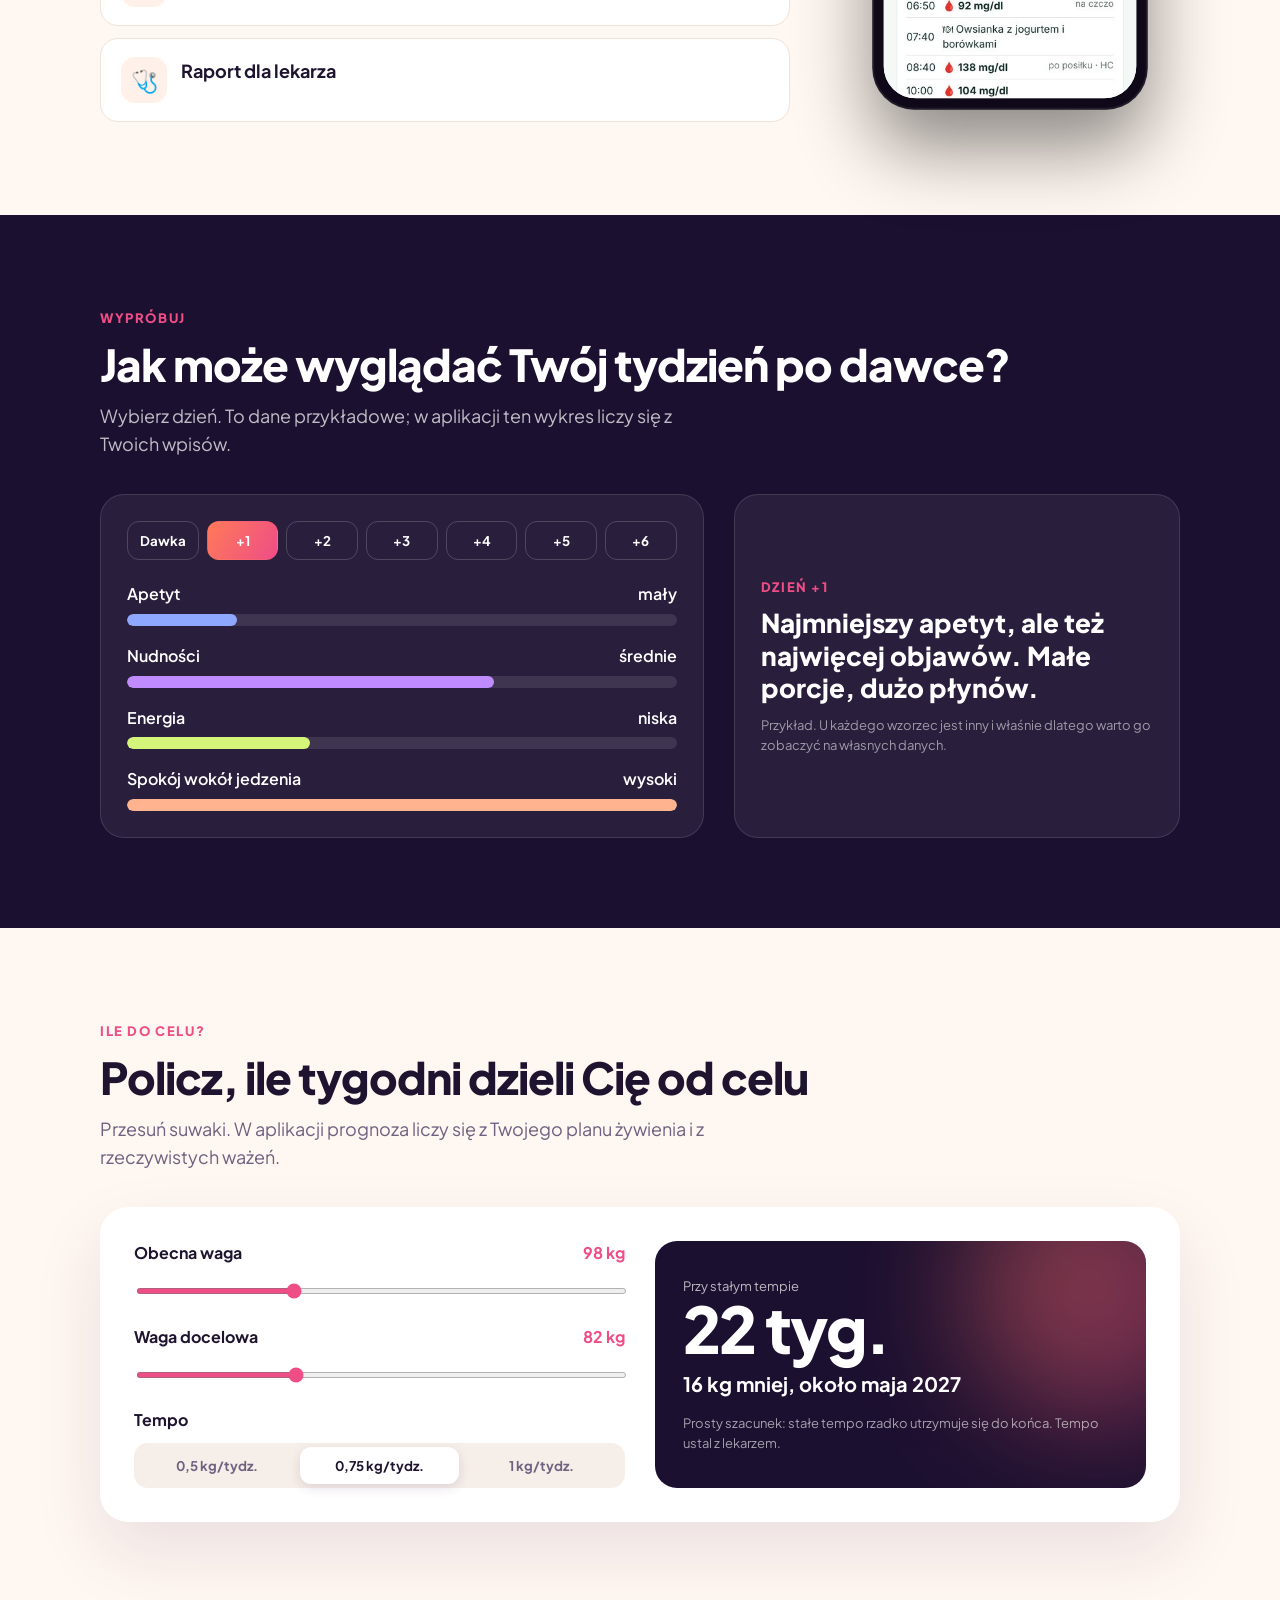
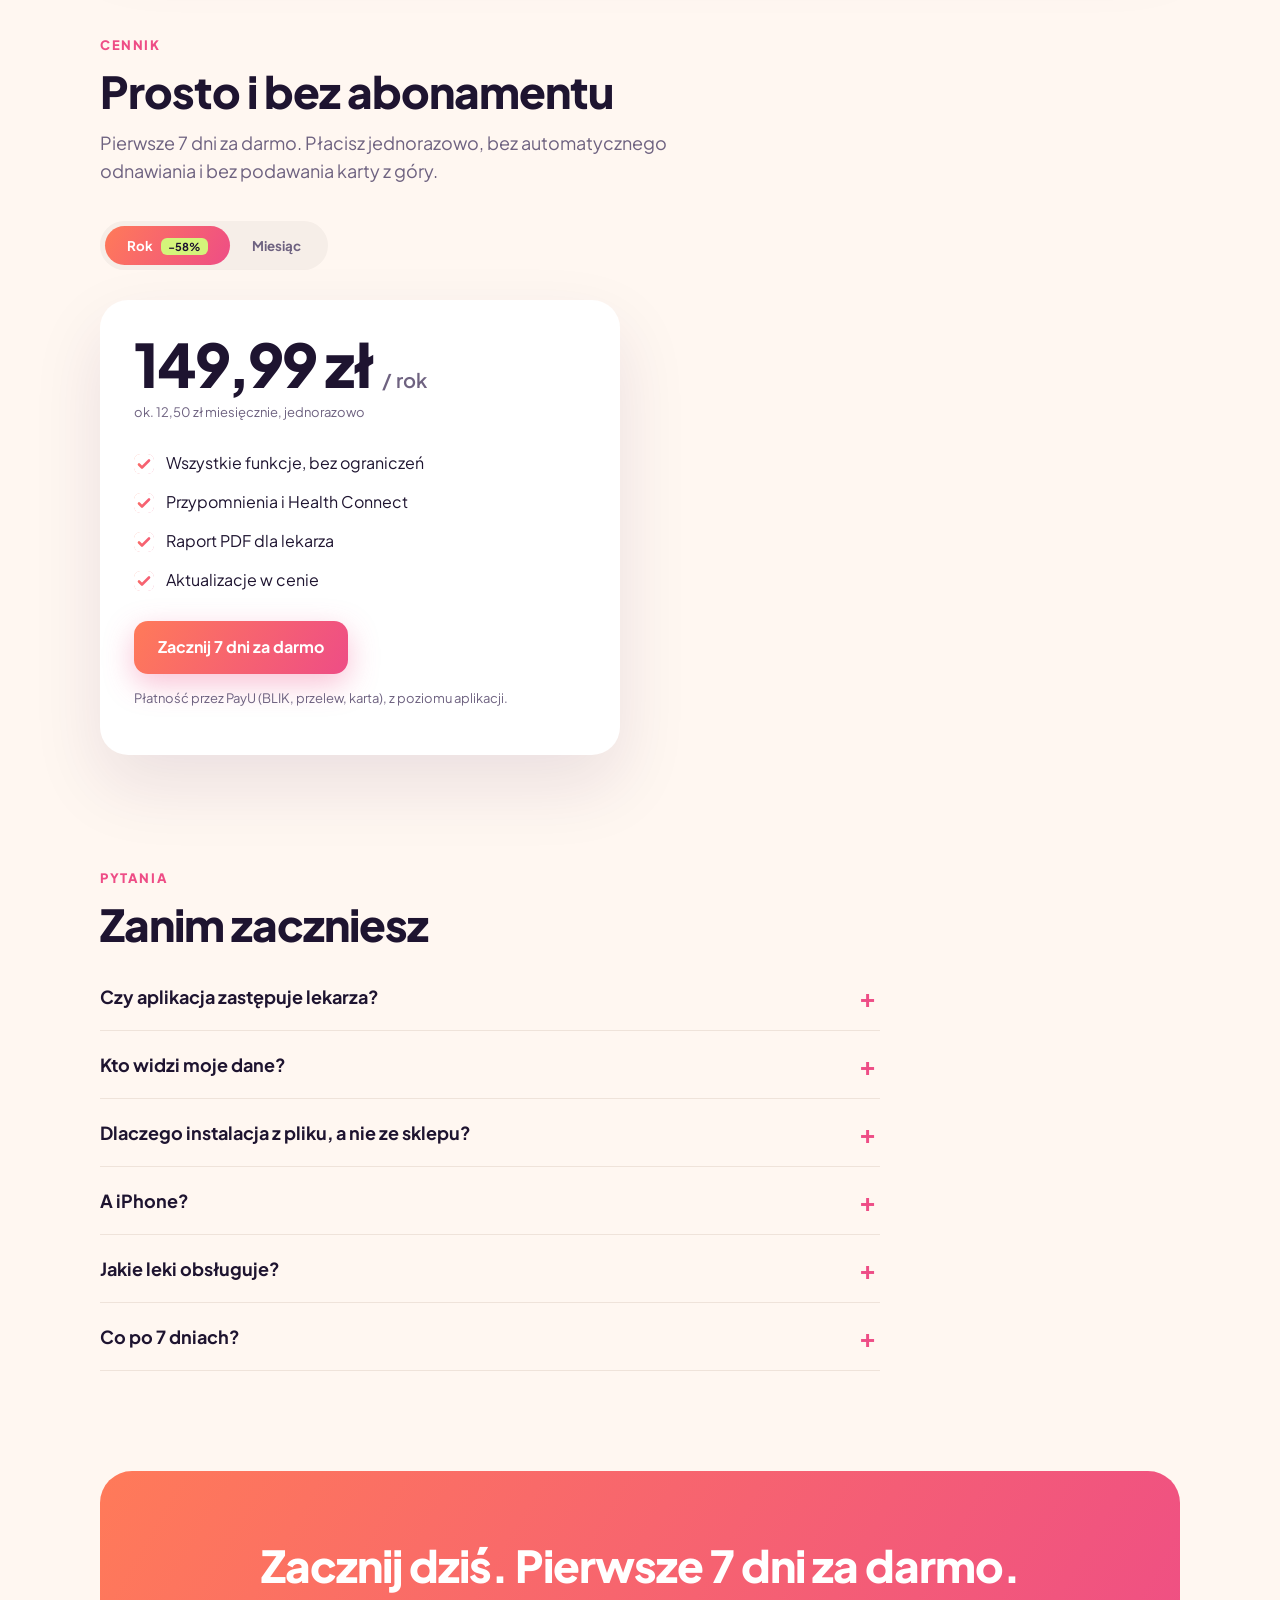
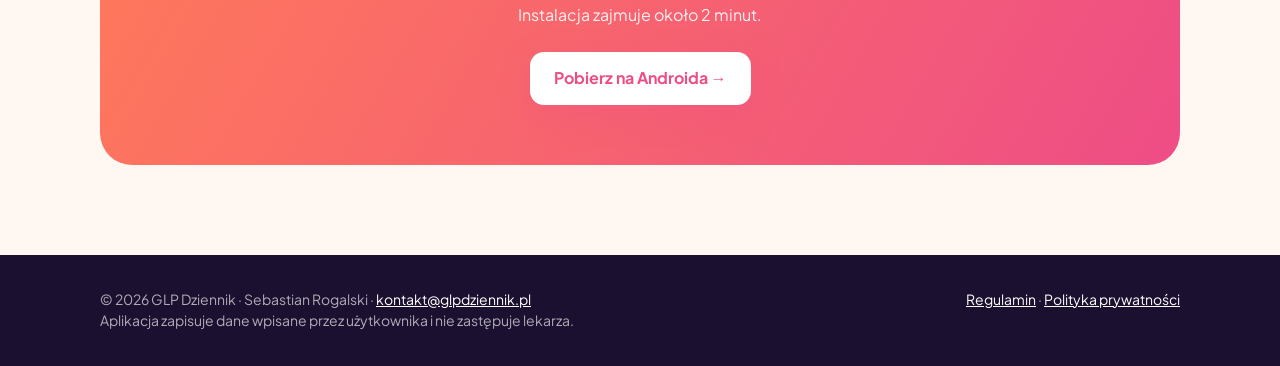
==== commit 0fc25ed0: "Strona: zastrzyki i tabletki GLP-1, codziennie i raz w tygodniu Co-Authored-By: Claude Opus 5.5 <nor" ====
--- a/index.html
+++ b/index.html
@@ -1,6 +1,6 @@
 <!doctype html>
 <html lang="pl"><head><meta charset="utf-8"><meta name="viewport" content="width=device-width, initial-scale=1">
-<title>GLP Dziennik: dziennik terapii GLP-1</title><meta name="description" content="Zastrzyki, waga, samopoczucie i plan żywienia w jednym miejscu. Zobacz, jak czujesz się w kolejnych dniach po dawce."><meta name="theme-color" content="#1C1030">
+<title>GLP Dziennik: dziennik terapii GLP-1</title><meta name="description" content="Zastrzyki i tabletki GLP-1, codziennie i raz w tygodniu. Dawki, waga, samopoczucie i plan żywienia w jednym miejscu."><meta name="theme-color" content="#1C1030">
 <link rel="icon" href="/img/favicon.png"><link rel="preload" href="/fonts/plus-jakarta-sans-latin-wght-normal.woff2" as="font" type="font/woff2" crossorigin>
 <link rel="stylesheet" href="/style.css"></head><body>
 <header><div class="wrap"><a class="brand" href="/"><span class="logo"><svg viewBox="0 0 24 24" fill="#fff"><path d="M12 2.5c3.6 4.4 6.5 8.2 6.5 11.6A6.5 6.5 0 0 1 5.5 14c0-3.4 2.9-7.1 6.5-11.5z"/></svg></span>GLP Dziennik</a><nav><a href="/#funkcje" class="hide-m">Funkcje</a><a href="/#kalkulator" class="hide-m">Ile do celu?</a><a href="/#cennik">Cennik</a><a class="btn small" href="/pobierz.html">Pobierz</a></nav></div></header>
@@ -10,7 +10,7 @@
   <div>
     <span class="pill"><span class="dot"></span>7 dni za darmo, bez karty</span>
     <h1>Twoja terapia GLP&#8209;1, <span class="grad-text">wreszcie czytelna.</span></h1>
-    <p class="lead">Dawki, waga i samopoczucie w jednym miejscu. Zobacz, jak czujesz się w kolejnych dniach po zastrzyku i ile naprawdę dała Ci każda dawka.</p>
+    <p class="lead">Zastrzyki i tabletki GLP&#8209;1, codziennie i raz w tygodniu. Dawki, waga i samopoczucie w jednym miejscu. Zobacz, jak się czujesz po dawce i ile naprawdę dała Ci każda dawka.</p>
     <div class="cta-row"><a class="btn" href="/pobierz.html">Pobierz na Androida →</a><a class="btn ghost" href="#funkcje">Zobacz, jak działa</a></div>
     <div class="trust"><span>Dane tylko dla Ciebie</span><span>Serwery w UE</span><span>Raport dla lekarza</span></div>
   </div>
@@ -34,9 +34,9 @@
   <p class="sub">Stuknij, aby zobaczyć ekran w aplikacji.</p></div>
   <div class="tabs-grid">
     <div class="tablist reveal" id="tabs">
-      <button class="tab on" data-img="/img/screens/cycle.jpg"><span class="ic">📈</span><span><h3>Tydzień po dawce</h3><p>Apetyt, objawy i Twoje własne efekty, także te dobre, w kolejnych dniach po zastrzyku. Po kilku tygodniach widzisz swój wzorzec.</p></span></button>
+      <button class="tab on" data-img="/img/screens/cycle.jpg"><span class="ic">📈</span><span><h3>Tydzień po dawce</h3><p>Apetyt, objawy i Twoje własne efekty, także te dobre, w kolejnych dniach po zastrzyku tygodniowym. Przy leku codziennym: dzień po dniu i w kolejnych tygodniach po zmianie dawki.</p></span></button>
       <button class="tab" data-img="/img/screens/today.jpg"><span class="ic">🎯</span><span><h3>Cele dnia</h3><p>Licznik białka jednym stuknięciem, woda, kroki i sen z Health Connect, minuty treningu. Każdy cel z wyjaśnieniem, skąd się wziął.</p></span></button>
-      <button class="tab" data-img="/img/screens/doses.jpg"><span class="ic">💉</span><span><h3>Wyniki na każdej dawce</h3><p>Ile chudłeś i jak się czułeś na kolejnych dawkach. Przypomnienia o dawce, rotacja miejsc wkłucia, odczyt etykiety aparatem.</p></span></button>
+      <button class="tab" data-img="/img/screens/doses.jpg"><span class="ic">💉</span><span><h3>Wyniki na każdej dawce</h3><p>Ile chudłeś i jak się czułeś na kolejnych dawkach. Przypomnienia o dawce, rotacja miejsc wkłucia, przy tabletkach przypomnienie, kiedy możesz zjeść. Odczyt etykiety aparatem.</p></span></button>
       <button class="tab" data-img="/img/screens/photos.jpg"><span class="ic">📸</span><span><h3>Ciało i zdjęcia</h3><p>BMI, obwody z wykresem i prywatne zdjęcia sylwetki z porównaniem przed i po. Zdjęcia widzisz tylko Ty.</p></span></button>
       <button class="tab" data-img="/img/screens/plan.jpg"><span class="ic">🥗</span><span><h3>Plan i data celu</h3><p>Kalorie i białko pod Twoją wagę docelową oraz dwie prognozy obok siebie: przy trzymaniu się planu i z Twoich ważeń.</p></span></button>
       <button class="tab" data-img="/img/screens/report.jpg"><span class="ic">🩺</span><span><h3>Raport dla lekarza</h3><p>PDF z wybranego okresu: dawki, waga z wykresem, objawy i notatki. Wysyłasz mailem albo drukujesz.</p></span></button>
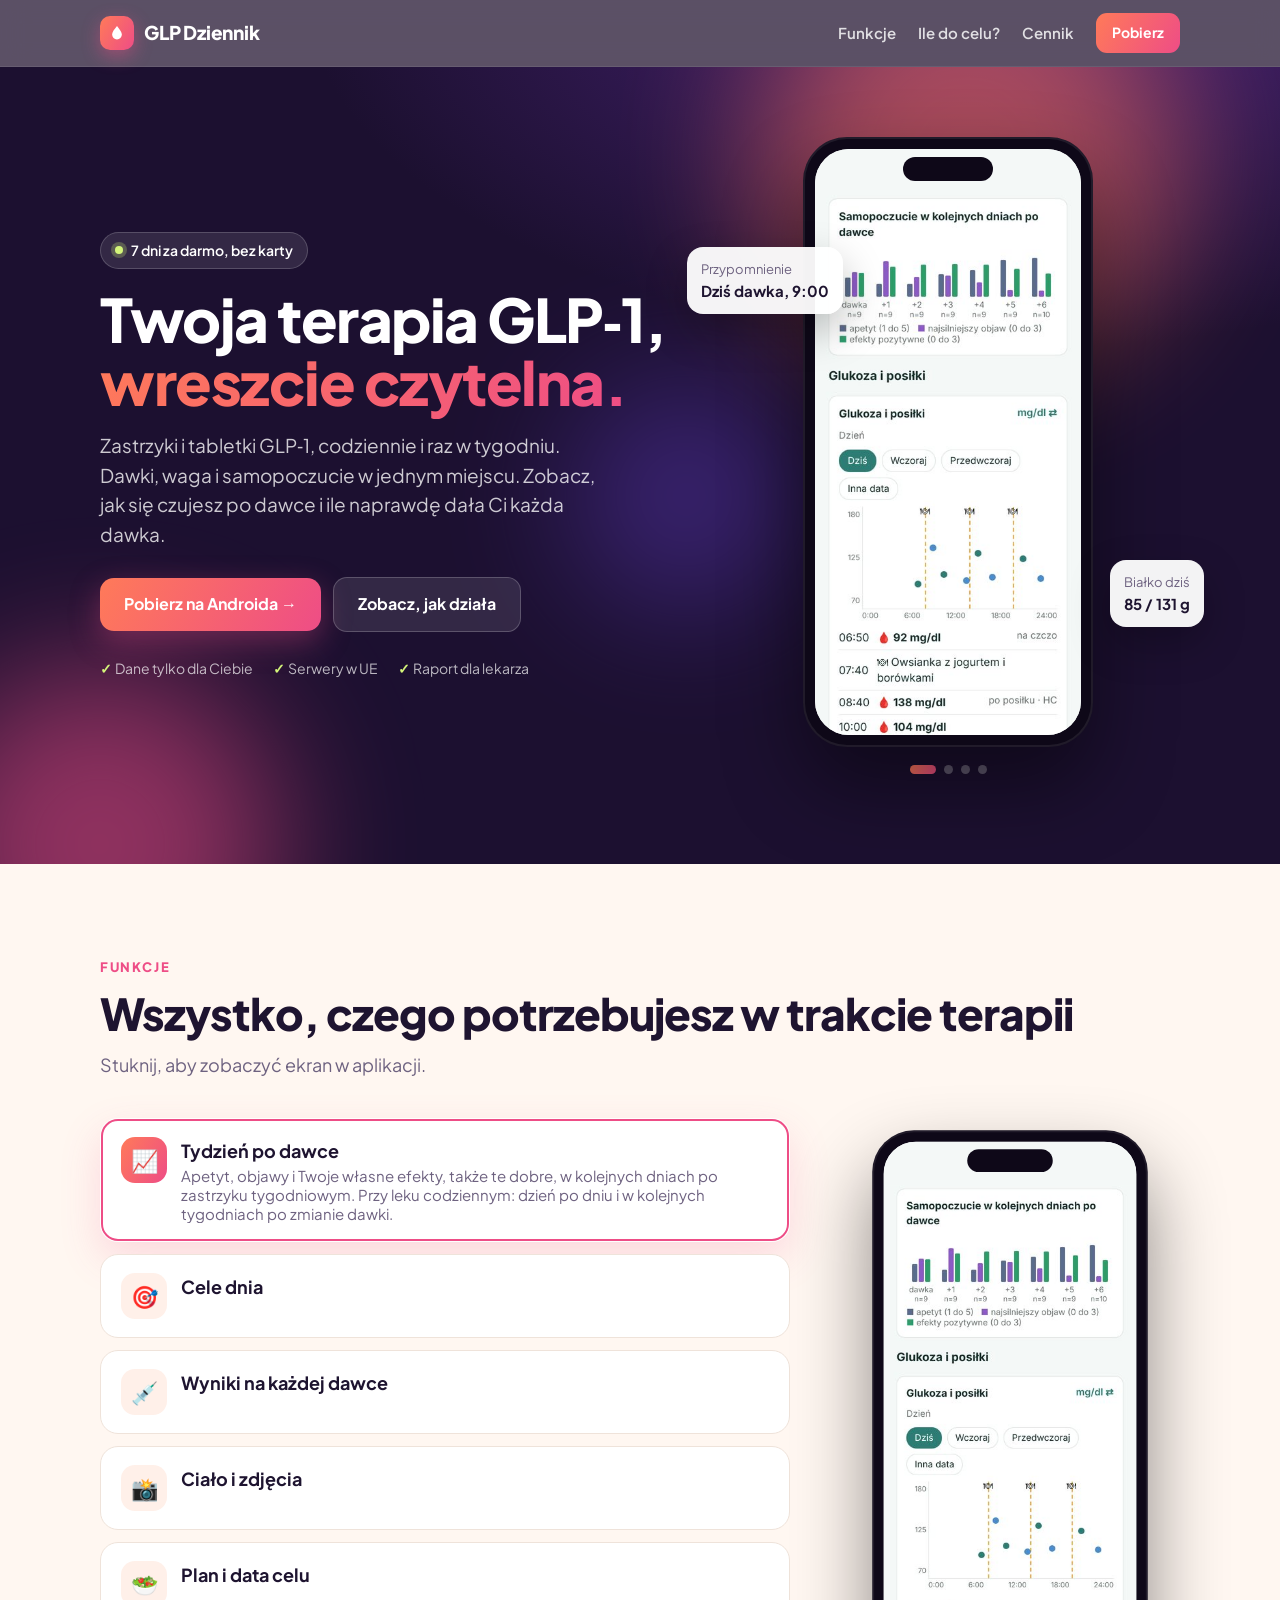
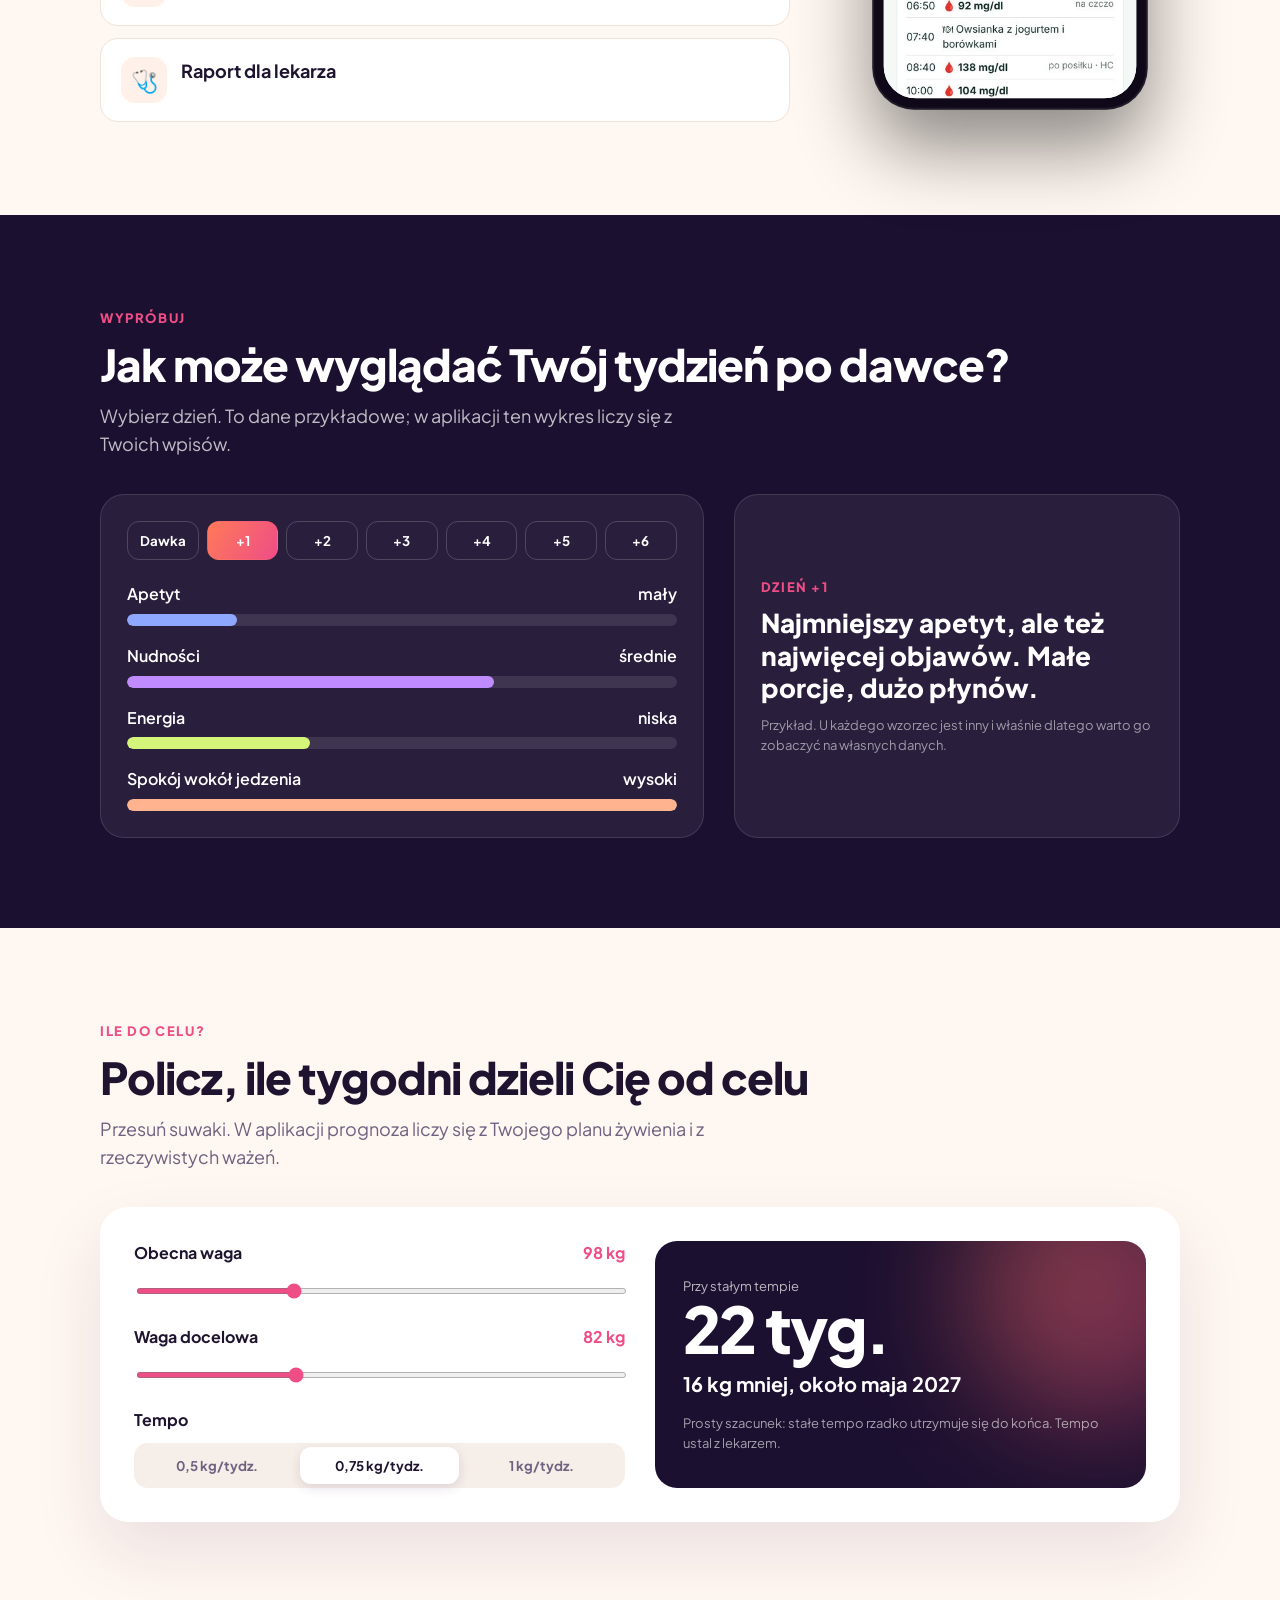
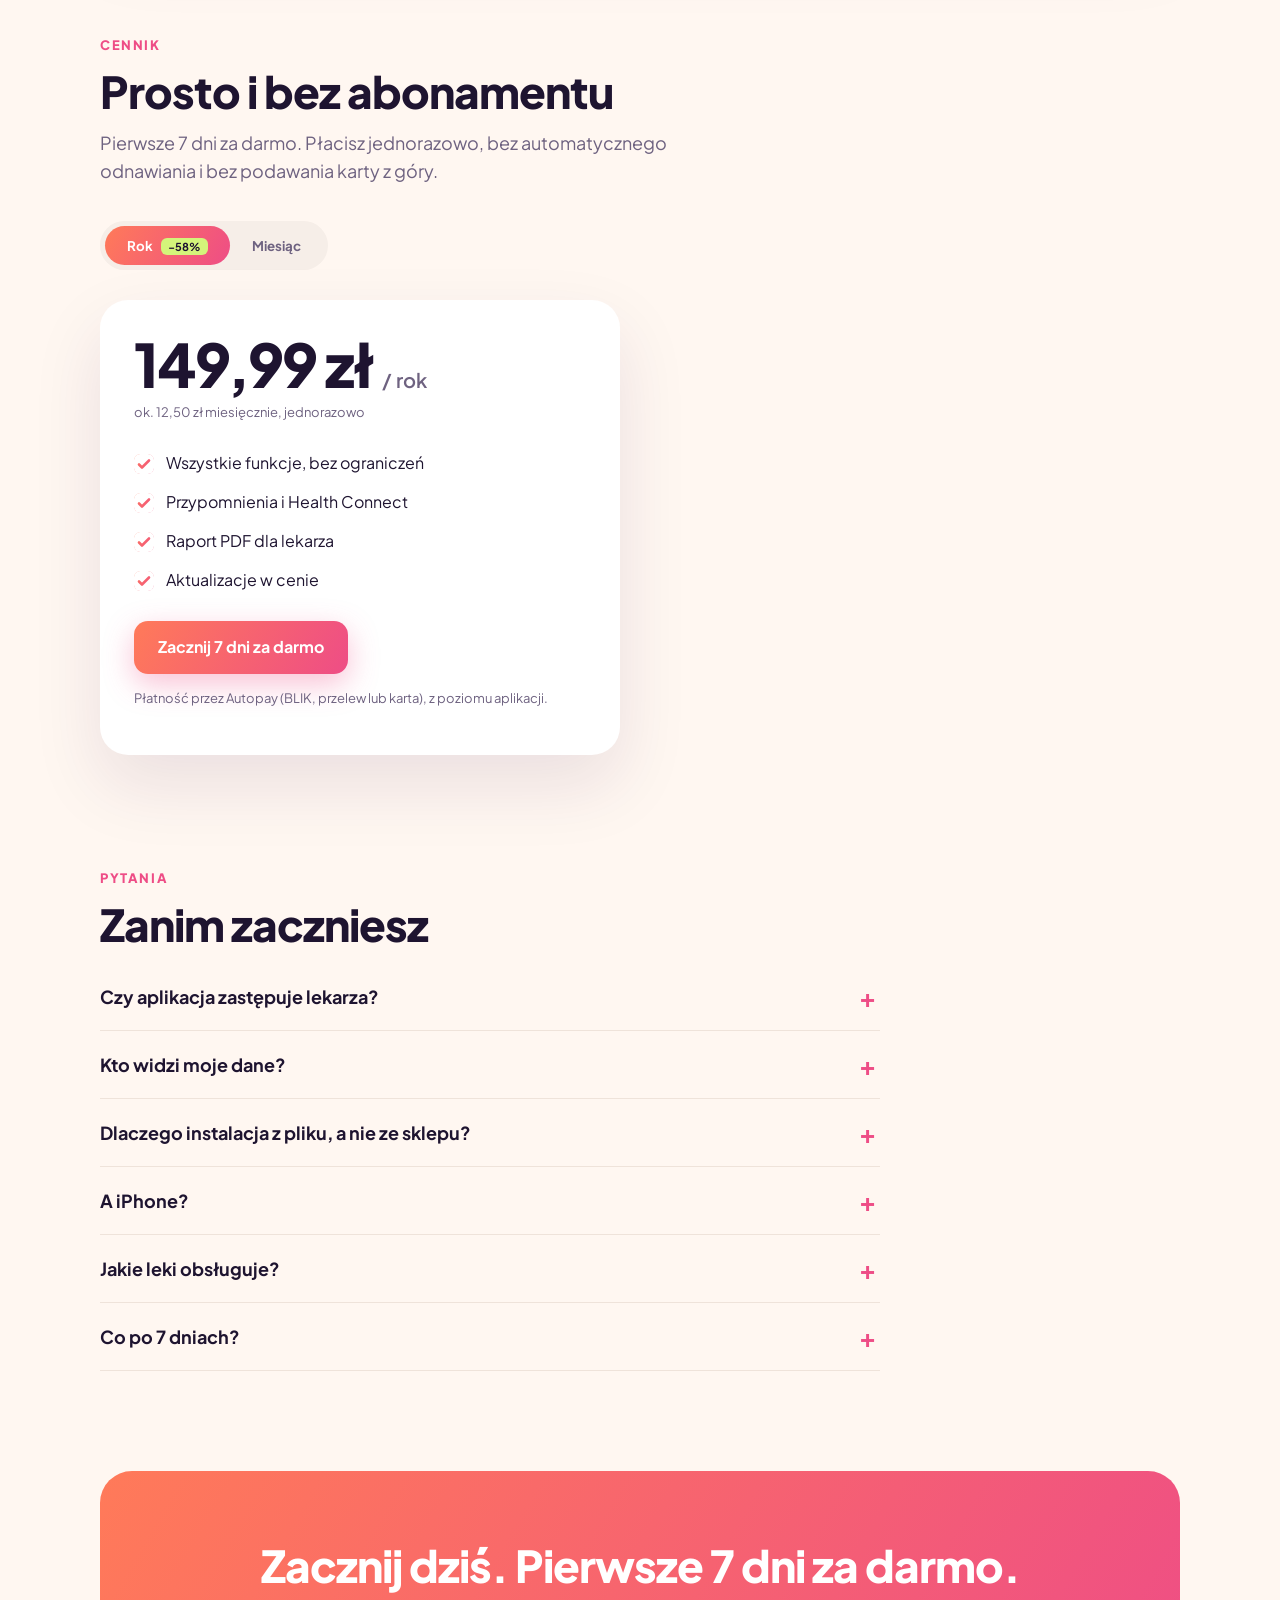
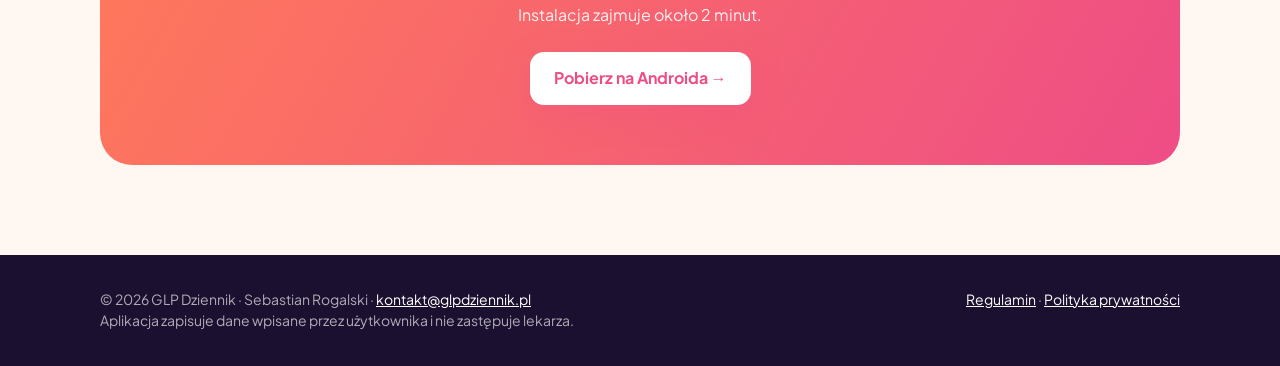
==== commit e9b87779: "Płatności przez Autopay zamiast PayU: strona główna, regulamin §5, polityka prywatności Co-Authored-" ====
--- a/index.html
+++ b/index.html
@@ -85,7 +85,7 @@
       <div class="small" id="per" style="margin-top:8px">ok. 12,50 zł miesięcznie</div>
       <ul class="list"><li>Wszystkie funkcje, bez ograniczeń</li><li>Przypomnienia i Health Connect</li><li>Raport PDF dla lekarza</li><li>Aktualizacje w cenie</li></ul>
       <a class="btn" href="/pobierz.html">Zacznij 7 dni za darmo</a>
-      <p class="small" style="margin-top:14px">Płatność przez PayU (BLIK, przelew, karta), z poziomu aplikacji.</p>
+      <p class="small" style="margin-top:14px">Płatność przez Autopay (BLIK, przelew lub karta), z poziomu aplikacji.</p>
     </div>
   </div>
 </div></section>
@@ -97,7 +97,7 @@
     <div class="qa"><button>Kto widzi moje dane?</button><div class="ans"><p>Tylko Ty, po zalogowaniu. Dane są na serwerach w Unii Europejskiej, a zdjęcia sylwetki w prywatnym magazynie dostępnym wyłącznie z Twojego konta. W aplikacji możesz usunąć wszystkie swoje dane.</p></div></div>
     <div class="qa"><button>Dlaczego instalacja z pliku, a nie ze sklepu?</button><div class="ans"><p>Aplikacja jest dostępna jako plik instalacyjny (APK) pobierany z tej strony. Instrukcja krok po kroku jest na stronie <a href="/pobierz.html">Pobierz</a>. Kolejne wersje aplikacja pobiera sama.</p></div></div>
     <div class="qa"><button>A iPhone?</button><div class="ans"><p>Na razie aplikacja działa na Androidzie. Wersja dla iPhone'a jest w przygotowaniu.</p></div></div>
-    <div class="qa"><button>Jakie leki obsługuje?</button><div class="ans"><p>Semaglutyd, tirzepatyd, dulaglutyd i liraglutyd oraz inne leki z tej grupy.</p></div></div>
+    <div class="qa"><button>Jakie leki obsługuje?</button><div class="ans"><p>Semaglutyd, tirzepatyd, dulaglutyd i liraglutyd oraz inne leki z tej grupy: zastrzyki raz w tygodniu, zastrzyki codzienne i tabletki.</p></div></div>
     <div class="qa"><button>Co po 7 dniach?</button><div class="ans"><p>Wybierasz miesiąc albo rok i płacisz jednorazowo. Nic nie odnawia się samo. Jeśli nie zapłacisz, Twoje wpisy zostają zapisane i wrócą po opłaceniu dostępu.</p></div></div>
   </div>
 </div></section>
